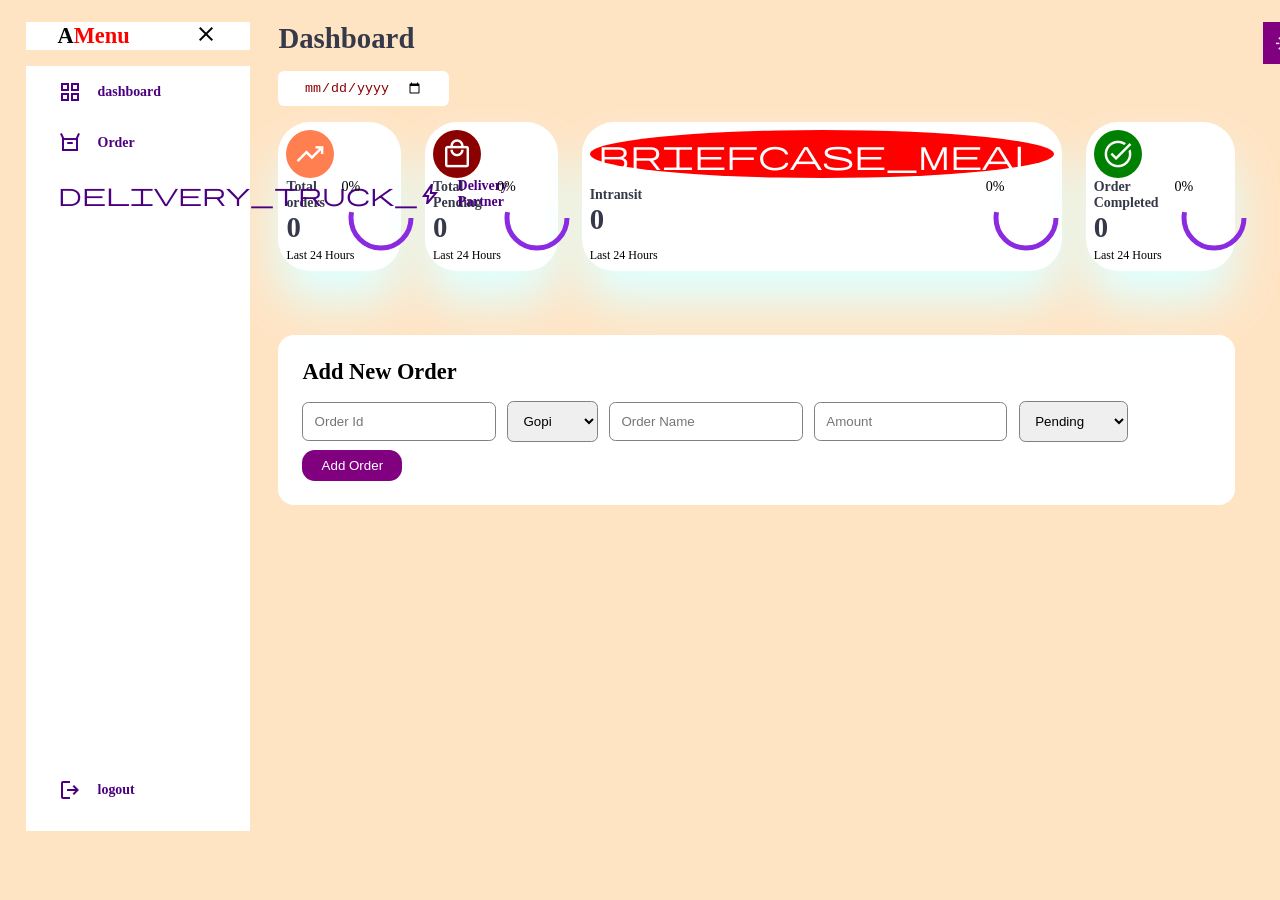
==== index.html @ 949d0e6a "Rename Task4.html to index.html" ====
<!DOCTYPE html>
<html>
<head>
    <title>Food Delivery</title>
    <link rel="stylesheet" href="https://fonts.googleapis.com/css2?family=Material+Symbols+Outlined:opsz,wght,FILL,GRAD@24,400,0,0" />
    <link rel="stylesheet" href="styles3.css">  
</head>
<body>
<div class="container">

    <!--Side Section start-->
    <aside>
       <div class="top">
        <div class="logo">
          <h2>A<span class="danger">Menu</span></h2>
        </div>
        <div class="close" id="close_btn">     
            <span class="material-symbols-outlined">close</span>
        </div>
       </div>
       <!--End Top-->
       <div class="sidebar">
        <a href="javascript:void(0)" id="dashboardLink" class="active">
            <span class="material-symbols-outlined">grid_view</span>
            <h3>dashboard</h3>
        </a>   
        <a href="javascript:void(0)" id="orderLink">
            <span class="material-symbols-outlined">orders</span>
            <h3>Order</h3>
        </a> 
        <a href="javascript:void(0)" id="deliveryLink">
            <span class="material-symbols-outlined">delivery_truck_bolt</span>
            <h3>Delivery Partner</h3>
        </a>
        <a href="javascript:void(0)">
            <span class="material-symbols-outlined">logout</span>
            <h3>logout</h3>
        </a>
       </div>
    </aside>
    <!--Side Section end-->

    <!--main section start-->
    <main>
        <h1>Dashboard</h1>

        <div class="date">
            <input type="date">
        </div>

        <div class="insights">
            <!--start selling-->
            <div class="sales">
                <span class="material-symbols-outlined">trending_up</span>
                <div class="middle">
                    <div class="left">
                        <h3>Total orders</h3>
                        <h1 id="totalOrders">0</h1>
                    </div>
                    <div class="progress">
                        <svg>
                            <circle r="30" cy="40" cx="40"></circle>
                        </svg>
                        <div class="number" id="totalPercent">0%</div>
                    </div>
                </div>
                <small>Last 24 Hours</small>
            </div>
            <!--end selling-->

            <!--Pending orders -->
            <div class="expense">
                <span class="material-symbols-outlined">local_mall</span>
                <div class="middle">
                    <div class="left">
                        <h3>Total Pending</h3>
                        <h1 id="pendingOrders">0</h1>
                    </div>
                    <div class="progress">
                        <svg>
                            <circle r="30" cy="40" cx="40"></circle>
                        </svg>
                        <div class="number" id="pendingPercent">0%</div>
                    </div>
                </div>
                <small>Last 24 Hours</small>
            </div>
            <!--Pending orders-->

            <!--Intransit-->
            <div class="expenses">
                <span class="material-symbols-outlined">briefcase_meal</span>
                <div class="middle">
                    <div class="left">
                        <h3>Intransit</h3>
                        <h1 id="progressOrders">0</h1>
                    </div>
                    <div class="progress">
                        <svg>
                            <circle r="30" cy="40" cx="40"></circle>
                        </svg>
                        <div class="number" id="progressPercent">0%</div>
                    </div>
                </div>
                <small>Last 24 Hours</small>
            </div>
            <!--Intransit-->

            <!--Order completed-->
            <div class="income">
                <span class="material-symbols-outlined">task_alt</span>
                <div class="middle">
                    <div class="left">
                        <h3>Order Completed</h3>
                        <h1 id="completedOrders">0</h1>
                    </div>
                    <div class="progress">
                        <svg>
                            <circle r="30" cy="40" cx="40"></circle>
                        </svg>
                        <div class="number" id="completedPercent">0%</div>
                    </div>
                </div>
                <small>Last 24 Hours</small>
            </div>
            <!--order completed--> 
        </div>      

        <!-- Add Order -->
        <div class="add-order">
            <h2>Add New Order</h2>
            <input type="text" id="orderid" placeholder="Order Id">
            <select id="Agent">
                <option value="Gopi">Gopi</option>  
                <option value="Deepak">Deepak</option>
                <option value="Rishi">Rishi</option>
            </select>
            <input type="text" id="ordername" placeholder="Order Name">
            <input type="number" id="amount" placeholder="Amount">
            <select id="status">
                <option value="Pending">Pending</option>
                <option value="Progress">Progress</option>
                <option value="Completed">Completed</option>
            </select>
            <button type="button" id="addOrder">Add Order</button>
        </div>

        <!-- Recent Orders -->
        <div class="recent_order" id="recentOrdersSection"> 
            <h1>Recent Orders</h1> 
            <table> 
                <thead> 
                    <tr> 
                        <th>Order Id</th> 
                        <th>Delivery Agent</th>
                        <th>Order Name</th>  
                        <th>Amount</th> 
                        <th>Status</th> 
                        <th>Action</th>
                    </tr> 
                </thead> 
                <tbody id="orderTableBody">
                    <!-- Dynamic orders will appear here -->
                </tbody>
            </table> 
        </div>

        <!-- Delivery Partner Section -->
        <div class="delivery-partner-section" id="deliverySection" style="display:none;">
            <h2>Delivery Partners</h2>
            <div class="delivery-stats-grid" id="deliveryPartnerList">
                <!-- Delivery partner cards will appear here -->
            </div>
        </div>
    </main>
    <!--main section end-->

    <!--Right Section start-->
    <div class="right">
        <div class="top">
            <button id="menu_bar">
                <span class="material-symbols-outlined">menu</span>
            </button>
            <div class="theme-toggler">
                <span class="material-symbols-outlined active" id="lightMode">light_mode</span>
                <span class="material-symbols-outlined" id="darkMode">dark_mode</span>
            </div>
        </div>
        <h2></h2>
    </div>
    <!--end Right Section-->
</div>

<script>
document.addEventListener("DOMContentLoaded", function() {
    // Get elements
    const addBtn = document.getElementById("addOrder");
    const tableBody = document.getElementById("orderTableBody");
    const dashboardLink = document.getElementById("dashboardLink");
    const orderLink = document.getElementById("orderLink");
    const deliveryLink = document.getElementById("deliveryLink");
    const insightsSection = document.querySelector(".insights");
    const addOrderSection = document.querySelector(".add-order");
    const recentOrdersSection = document.getElementById("recentOrdersSection");
    const deliverySection = document.getElementById("deliverySection");
    const mainTitle = document.querySelector("main h1");
    const dateInput = document.querySelector(".date");

    // Store orders in array - starts empty
    let orders = [];

    // Function to add order
    function addOrder(id, agent, name, amount, status) {
        orders.push({ id, agent, name, amount, status });
        renderOrders();
        updateStats();
        updateDeliveryPartners();
    }

    // Function to render orders in table
    function renderOrders() {
        tableBody.innerHTML = '';
        if (orders.length === 0) {
            const row = document.createElement('tr');
            row.innerHTML = `<td colspan="6" style="text-align:center;padding:20px;color:#888;">No orders yet. Add your first order!</td>`;
            tableBody.appendChild(row);
            return;
        }
        
        orders.forEach((order, index) => {
            const row = document.createElement('tr');
            row.innerHTML = `
                <td>${order.id}</td>
                <td>${order.agent}</td>
                <td>${order.name}</td>
                <td>$${order.amount}</td>
                <td>
                    <select class="status-dropdown" data-index="${index}">
                        <option value="Pending" ${order.status === 'Pending' ? 'selected' : ''}>Pending</option>
                        <option value="Progress" ${order.status === 'Progress' ? 'selected' : ''}>Progress</option>
                        <option value="Completed" ${order.status === 'Completed' ? 'selected' : ''}>Completed</option>
                    </select>
                </td>
                <td>
                    <button class="delete-btn" data-index="${index}" style="background:red;color:white;border:none;padding:5px 10px;border-radius:5px;cursor:pointer;">Delete</button>
                </td>
            `;
            tableBody.appendChild(row);
        });

        // Add event listeners to status dropdowns
        document.querySelectorAll('.status-dropdown').forEach(dropdown => {
            dropdown.addEventListener('change', function() {
                const index = parseInt(this.dataset.index);
                orders[index].status = this.value;
                updateStats();
                updateDeliveryPartners();
            });
        });

        // Add event listeners to delete buttons
        document.querySelectorAll('.delete-btn').forEach(button => {
            button.addEventListener('click', function() {
                const index = parseInt(this.dataset.index);
                if (confirm('Delete this order?')) {
                    orders.splice(index, 1);
                    renderOrders();
                    updateStats();
                    updateDeliveryPartners();
                }
            });
        });
    }

    // Function to update stats cards
    function updateStats() {
        const total = orders.length;
        const pending = orders.filter(o => o.status === 'Pending').length;
        const progress = orders.filter(o => o.status === 'Progress').length;
        const completed = orders.filter(o => o.status === 'Completed').length;

        document.getElementById('totalOrders').textContent = total;
        document.getElementById('pendingOrders').textContent = pending;
        document.getElementById('progressOrders').textContent = progress;
        document.getElementById('completedOrders').textContent = completed;

        document.getElementById('totalPercent').textContent = total > 0 ? Math.round((completed/total)*100) + '%' : '0%';
        document.getElementById('pendingPercent').textContent = total > 0 ? Math.round((pending/total)*100) + '%' : '0%';
        document.getElementById('progressPercent').textContent = total > 0 ? Math.round((progress/total)*100) + '%' : '0%';
        document.getElementById('completedPercent').textContent = total > 0 ? Math.round((completed/total)*100) + '%' : '0%';
    }

    // Function to update delivery partner cards
    function updateDeliveryPartners() {
        const container = document.getElementById('deliveryPartnerList');
        const agents = ['Gopi', 'Deepak', 'Rishi'];
        container.innerHTML = '';

        let hasOrders = false;
        agents.forEach(agent => {
            const agentOrders = orders.filter(o => o.agent === agent);
            const total = agentOrders.length;
            const completed = agentOrders.filter(o => o.status === 'Completed').length;
            const pending = agentOrders.filter(o => o.status === 'Pending').length;
            const progress = agentOrders.filter(o => o.status === 'Progress').length;

            if (total > 0) hasOrders = true;

            const card = document.createElement('div');
            card.className = 'delivery-card';
            card.innerHTML = `
                <h3> ${agent}</h3>
                <div class="delivery-stats">
                    <div class="stat-item">
                        <span class="stat-label">Total Orders</span>
                        <span class="stat-value">${total}</span>
                    </div>
                    <div class="stat-item">
                        <span class="stat-label">Completed</span>
                        <span class="stat-value" style="color:green;">${completed}</span>
                    </div>
                    <div class="stat-item">
                        <span class="stat-label">Pending</span>
                        <span class="stat-value" style="color:orange;">${pending}</span>
                    </div>
                    <div class="stat-item">
                        <span class="stat-label">In Progress</span>
                        <span class="stat-value" style="color:blue;">${progress}</span>
                    </div>
                </div>
            `;
            container.appendChild(card);
        });

        // Show message if no orders
        if (!hasOrders) {
            const message = document.createElement('div');
            message.style.cssText = 'grid-column:1/-1;text-align:center;padding:40px;color:#888;font-size:16px;';
            message.textContent = 'No orders assigned to delivery partners yet. Add orders to see statistics.';
            container.appendChild(message);
        }
    }

    // Add Order button click
    addBtn.addEventListener("click", function() {
        const id = document.getElementById("orderid").value.trim();
        const agent = document.getElementById("Agent").value;
        const name = document.getElementById("ordername").value.trim();
        const amt = document.getElementById("amount").value.trim();
        const status = document.getElementById("status").value;

        if(id && agent && name && amt) {
            addOrder(id, agent, name, amt, status);
            
            document.getElementById("orderid").value = "";
            document.getElementById("Agent").value = "Gopi";
            document.getElementById("ordername").value = "";
            document.getElementById("amount").value = "";
            document.getElementById("status").value = "Pending";

            alert("Order Added!");
        } else {
            alert("Please fill all fields!");
        }
    });

    // Navigation functions
    function showMainView() {
        insightsSection.style.display = "grid";
        addOrderSection.style.display = "block";
        recentOrdersSection.style.display = "none";
        deliverySection.style.display = "none";
        dateInput.style.display = "inline-block";
        mainTitle.textContent = "Dashboard";
        
        document.querySelectorAll('.sidebar a').forEach(a => a.classList.remove('active'));
        if (window.event && window.event.currentTarget) {
            window.event.currentTarget.classList.add('active');
        }
    }

    function showDeliveryView() {
        insightsSection.style.display = "grid";
        addOrderSection.style.display = "none";  // Hide Add Order in Delivery view
        recentOrdersSection.style.display = "block";
        deliverySection.style.display = "block";
        dateInput.style.display = "inline-block";
        mainTitle.textContent = "Delivery Partners";
        
        document.querySelectorAll('.sidebar a').forEach(a => a.classList.remove('active'));
        deliveryLink.classList.add('active');
        
        updateDeliveryPartners();
        updateStats();
    }

    // Navigation event listeners
    dashboardLink.addEventListener("click", showMainView);
    orderLink.addEventListener("click", showMainView);
    deliveryLink.addEventListener("click", showDeliveryView);

    // Set initial view (Dashboard)
    showMainView();

    // Close button for mobile
    document.getElementById("close_btn").addEventListener("click", function() {
        document.querySelector("aside").style.display = "none";
    });

    // Menu button for mobile
    document.getElementById("menu_bar").addEventListener("click", function() {
        const aside = document.querySelector("aside");
        aside.style.display = aside.style.display === "block" ? "none" : "block";
    });

    // Theme toggle
    const lightMode = document.getElementById("lightMode");
    const darkMode = document.getElementById("darkMode");
    
    lightMode.addEventListener("click", function() {
        document.body.classList.remove("dark-theme-variables");
        this.classList.add("active");
        darkMode.classList.remove("active");
    });
    
    darkMode.addEventListener("click", function() {
        document.body.classList.add("dark-theme-variables");
        this.classList.add("active");
        lightMode.classList.remove("active");
    });

    // Initialize with empty state (no sample orders)
    renderOrders();
    updateStats();
    updateDeliveryPartners();

    console.log("Script loaded successfully! Start adding orders.");
});
</script>
</body>
</html>
---- styles3.css ----
*{
    margin:0;
    padding:0;
    box-sizing:border-box;
    text-decoration:none;
    border:0;
    list-style:none;

}

body{
    font-family:'Times New Roman', Times, serif;
    width:100vw;
    height:100vh;
    font-size:0.88rem;
    user-select:none;
    overflow-x:hidden;
    background-color:bisque;
}
.container{
    display:grid;
    width:96%;
    gap:1.8rem;
    grid-template-columns:14rem auto 14rem;
    margin:0 auto;
}
a{
    color:black;
}
h1{
    font-weight:800;
    font-size:1.8rem;
    gap:1.5em;
}
h2{
    font-size:1.4rem;

}
h3{
    font-size:0.87rem;
}
h4{
    font-size:0.8rem;
}
h5{
    font-size:0.77rem;
}
small{
    font-size:0.75rem;
}
.profile-photo{
    width:2.8rem;
    height:2.8rem;
    border-radius:50%;
    overflow:hidden;
}
.text-muted{
    color:darkkhaki;
}
p{
  color:gray;
}
b{
    color:darkorange;
}
.primary{
    color:aqua;
}
.success{
    color:khaki;
}
.danger{
    color:red;
}
.warning{
    color:red;
}
/* aside */
aside{
    height:100vh;
}
aside .top{
    background-color:white;
    display:flex;
    justify-content:space-around;
    align-items:center;
    margin-top:1.4rem;
}
aside .logo{
    display:flex;
    gap:1rem;
}

/*side Bar*/
aside .sidebar{
    background-color:white;
    display:flex;
    flex-direction:column;
    height:85vh;
    position:relative;
    top:1rem;
}
aside .h3{
    font-weight:400;
}
aside .sidebar a{
    display:flex;
    color:indigo;
    margin-left:2rem;
    gap:1rem;
    align-items:center;
    height:3.2rem;
    transition:all.1s ease-in;
}

aside .sidebar a:last-child{
    position:absolute;
    bottom:1rem;
    width:100%;
}
aside .sidebar a.active{
    background:lightblue;
    color:orange;
    margin-left:0;
  border-left:5px solid lightcoral; 
}
aside .sidebar a.active::before{
    content:'';
    width:6px;
    height:100%;
    background-color:purple;
}
aside .sidebar a:hover{
    color:red;
}
aside .sidebar a:hover span{
    margin-left:5rem;
    transition:.4s ease;
}

/* *** Start Main Section *** */
main{
    margin-top:1.4rem;
    width:auto;
}
main input{
    background-color:transparent;
    border:0;
    outline:0;
    color:darkred;
}
main .date{
    display:inline-block;
    background-color:white;
    border-radius:0.4rem;
    margin-top:1rem;
    padding:0.5rem 1.6rem;
}
main .insights{
    display:grid;
    grid-template-columns:repeat(4,1fr);
    gap:1.5rem;
}
main .insights>div{
    background-color:white;
    padding:1.8rem;
    border-radius:2rem;
    margin-top:1rem;
    box-shadow:0 2rem 3rem lightcyan;
    transition:all .3s ease;
}
main .insights>div{
    background-color:white;
    padding:0.5rem;
    margin-top:1rem;
    margin-bottom:2rem;
    box-shadow:0 2rem 3rem lightcyan;
    transition:all .3s ease;

}
main .insights>div:hover{
    box-shadow:none;
}
main .insights>div span{
    background:coral;
    padding:0.5rem;
    border-radius:50%;
    color:white;
    font-size:2rem;
}
main .insights>div.expenses span{
    background:red;
}
main .insights>div.expense span{
    background:darkred;
}

main .insights>div.progress span{
    background:yellow;
}
main .insights>div.income span{
    background:green;
}

main .insights>div .middle{
    display:flex;
    align-items:center;
    justify-content:space-between;
}
main .insight>div.middle h1{
    font-size:1.0rem;
}
main h1{
    color:#363949;
}
main .insights h1{
    color:#363949;
}
main .insights h3{
    color:#363949;
}
main .insights p{
    color:#363949;
}

main .insights .progress{
    position:relative;
    height:68px;
    width:68px;
    border-radius:50px;
}

main .insights svg{
    height:150px;
    position:absolute;
    top:0;
}
main .insights  circle{
    fill:none;
    stroke: blueviolet;
    transform:rotate(270,80,80);
    stroke-width:5;
}
main .insights .sales  circle{
    stroke-dashoffset:0;
    stroke-dasharray:90;
}

main .insights .progress  circle{
    stroke-dashoffset:10;
    stroke-dasharray:180;
}

main .insights .expenses svg circle{
    stroke-dashoffset:10;
    stroke-dasharray:190;
}

main .insights .progress svg circle{
    stroke-dashoffset:10;
    stroke-dasharray:110;
}
main .recent_order{
    margin-top:2rem;
}
main .recent_order h2{
    color:bisque;
}
main .recent_order table{
    background-color:whitesmoke;
    width:100%;
    border-radius: 0.8rem;
    padding:1.8rem;
    text-align:center;
    box-shadow:0 2rem 3rem goldenrod;
    transition:all .3s ease;
    color:#363949;
}
main .recent_order table:hover{
    box-shadow:none;
}
main table tbody tr{
    height:3.5rem;
    border-bottom:1px solid white;
    color:#363949;
}
main table tbody td{
    height:3.8rem;
    border-bottom:1px solid #363949;
}

.right{
    margin-top:1.4rem;
}
.right .top{
    display:flex;
    justify-content:start;
    gap:2rem;
}
.right .top button{
    display:none;
}
.right .theme-toggler {
   background-color:whitesmoke;
   display:flex;
   justify-content:space-between;
   height:2.6rem;
   width:5.2rem;
   cursor:pointer;
   border-radius:0.8rem;
}


.right .theme-toggler span{
    font-size:1.2rem;
    width:50%;
    height:100%;
    display:flex;
    align-items:center;
    justify-content:center;
}
.right .theme-toggler span.active{
    background-color:purple;
    color:whitesmoke;
}
body.dark-theme-variables {
    background-color: #202528;
    color: white;
}

body.dark-theme-variables aside .top,
body.dark-theme-variables aside .sidebar {
    background-color: #2c3035;
}

body.dark-theme-variables main .insights > div {
    background-color: #2c3035;
    color: white;
}

body.dark-theme-variables main .recent_order table {
    background-color: #2c3035;
    color: white;
}

body.dark-theme-variables main h1,
body.dark-theme-variables main h2,
body.dark-theme-variables main h3,
body.dark-theme-variables main p,
body.dark-theme-variables main td,
body.dark-theme-variables main th {
    color: white;
}

body.dark-theme-variables .date {
    background-color: #2c3035;
}

body.dark-theme-variables .right .top {
    background-color: #202528;
}





/******* Media Query **********/
@media screen and (max-width:1200px){
     .container{
        width:94%;
        grid-template-columns:7rem auto 14rem;
     }     
     aside .sidebar h3{
         display:none;
     }
     aside .sidebar a:last-child{
        position:relative;
        margin-top:1.8rem;
     }
    main .insights{
        display:grid;
        grid-template-columns:repeat(1,1fr);
    }
}

/**  Media Query for phones***/
@media screen and (max-width:768px){
    .container{
        width:100%;
        grid-template-columns:repeat(1,1fr);
    }
    aside{
        position:fixed;
        top:0;
        left:0;
        width:18rem;
        height:100vh;
        z-index:20;
        background:white;
        display:none;
    }

    aside .logo h2{
        display:inline;
    }
    aside .sidebar h3{
        display:inline;
    }
    aside .sidebar a{
        width:100%;
        height:3.4rem;
    }
  
    aside .top div.close span{
        display:inline;
        position:absolute;
        right:0;
        margin-right:30px;
        font-size:35px;
        
    }
    .right .top{
        position:fixed;
        top:0;
        left:0;
        display:flex;
        justify-content:center;
        align-items:center;
        padding:0 0.8rem;
        background:white;
        width:100%;
        height:4.6rem;
        z-index:2;
        box-shadow:0 1rem 1rem white;
        margin:0;
    }
 main .insights{
    display:grid;
    grid-template-columns:repeat(1,1fr);
    gap:1.6rem;
    padding:40px;

 }
  main .recent_order{
    padding:30px;
    margin:0 auto;
 }
.right .top button{
      display:block;
      position:absolute;
      left:1rem;
      top:1.2rem;
      background:transparent;
      border:none;
      cursor:pointer;
      color: black;
      z-index:30;
}
.right .top button span{
    font-size:2rem; 
}
 
}
.add-order {
    background-color: white;
    padding: 1.5rem;
    margin-top: 2rem;
    border-radius: 1rem;
}

.add-order h2 {
    margin-bottom: 1rem;
}

.add-order input,
.add-order select {
    padding: 0.7rem;
    margin-right: 0.5rem;
    border: 1px solid gray;
    border-radius: 0.4rem;
}

.add-order button {
    padding: 0.5rem 1.2rem;
    margin-top:0.5rem;
    background-color: purple;
    color: white;
    border-radius: 0.8rem;
    cursor: pointer;
}

.add-order button:hover {
    background-color: darkviolet;
}


/* Delivery Partner Section Styles */
.delivery-partner-section {
    margin-top: 2rem;
    padding: 1rem;
    background: var(--color-white);
    border-radius: var(--card-border-radius);
    box-shadow: var(--box-shadow);
    transition: all 0.3s ease;
}

.delivery-partner-section:hover {
    box-shadow: none;
}

.delivery-partner-section h2 {
    margin-bottom: 1.5rem;
    color: var(--color-dark);
    font-size: 1.5rem;
}

/* Delivery Stats Grid */
.delivery-stats-grid {
    display: grid;
    grid-template-columns: repeat(auto-fit, minmax(250px, 1fr));
    gap: 1.5rem;
    margin-top: 1rem;
}

/* Delivery Card */
.delivery-card {
    background: var(--color-background);
    padding: 1.5rem;
    border-radius: var(--card-border-radius);
    box-shadow: var(--box-shadow);
    transition: all 0.3s ease;
    border: 1px solid var(--color-light);
    position: relative;
    overflow: hidden;
}

.delivery-card:hover {
    transform: translateY(-5px);
    box-shadow: 0 10px 20px rgba(0, 0, 0, 0.1);
}

.delivery-card h3 {
    color: var(--color-dark);
    font-size: 1.2rem;
    margin-bottom: 1rem;
    padding-bottom: 0.5rem;
    border-bottom: 2px solid var(--color-primary);
    display: flex;
    align-items: center;
    gap: 0.5rem;
}

/* Delivery Stats */
.delivery-stats {
    display: grid;
    grid-template-columns: 1fr 1fr;
    gap: 0.8rem;
}

.stat-item {
    display: flex;
    flex-direction: column;
    background: var(--color-white);
    padding: 0.6rem;
    border-radius: 0.5rem;
    border: 1px solid var(--color-light);
    transition: all 0.2s ease;
}

.stat-item:hover {
    background: var(--color-primary);
    color: white;
    transform: scale(1.02);
}

.stat-label {
    font-size: 0.75rem;
    color: var(--color-info-dark);
    font-weight: 600;
    text-transform: uppercase;
    letter-spacing: 0.5px;
}

.stat-value {
    font-size: 1.2rem;
    font-weight: 700;
    color: var(--color-dark);
    margin-top: 0.2rem;
}

/* Stat Value Colors */
.stat-value[style*="green"] {
    color: #28a745 !important;
}

.stat-value[style*="orange"] {
    color: #fd7e14 !important;
}

.stat-value[style*="blue"] {
    color: #007bff !important;
}

/* Responsive Design */
@media screen and (max-width: 768px) {
    .delivery-stats-grid {
        grid-template-columns: repeat(auto-fit, minmax(200px, 1fr));
        gap: 1rem;
    }
    
    .delivery-card {
        padding: 1rem;
    }
    
    .delivery-stats {
        gap: 0.5rem;
    }
    
    .stat-item {
        padding: 0.4rem;
    }
    
    .stat-value {
        font-size: 1rem;
    }
}

@media screen and (max-width: 480px) {
    .delivery-stats-grid {
        grid-template-columns: 1fr;
    }
    
    .delivery-card {
        padding: 0.8rem;
    }
}

/* Dark Theme Support */
.dark-theme-variables .delivery-partner-section {
    background: var(--color-dark);
    color: var(--color-white);
}

.dark-theme-variables .delivery-card {
    background: var(--color-dark-variant);
    border-color: var(--color-dark);
}

.dark-theme-variables .delivery-card h3 {
    color: var(--color-white);
}

.dark-theme-variables .stat-item {
    background: var(--color-dark);
    border-color: var(--color-dark-variant);
}

.dark-theme-variables .stat-label {
    color: var(--color-info-light);
}

.dark-theme-variables .stat-value {
    color: var(--color-white);
}

/* Animation for new cards */
.delivery-card {
    animation: fadeInUp 0.5s ease;
}

@keyframes fadeInUp {
    from {
        opacity: 0;
        transform: translateY(20px);
    }
    to {
        opacity: 1;
        transform: translateY(0);
    }
}

/* Empty state styling */
.delivery-stats-grid .empty-message {
    grid-column: 1 / -1;
    text-align: center;
    padding: 3rem;
    color: var(--color-info-dark);
    font-size: 1.1rem;
    background: var(--color-background);
    border-radius: var(--card-border-radius);
    border: 2px dashed var(--color-light);
}

/* Color variables (if not defined in your main CSS) */
:root {
    --color-primary: #7380ec;
    --color-danger: #ff7782;
    --color-success: #41f1b6;
    --color-warning: #ffbb55;
    --color-white: #fff;
    --color-info-dark: #7d8da1;
    --color-info-light: #dce1eb;
    --color-dark: #363949;
    --color-light: rgba(132, 139, 200, 0.18);
    --color-background: #f6f6f9;
    --color-dark-variant: #677483;
    --card-border-radius: 2rem;
    --box-shadow: 0 2rem 3rem var(--color-light);
}

/* Optional: Add gradient borders or special effects */
.delivery-card::before {
    content: '';
    position: absolute;
    top: 0;
    left: 0;
    right: 0;
    height: 3px;
    background: linear-gradient(90deg, var(--color-primary), var(--color-success));
    opacity: 0;
    transition: opacity 0.3s ease;
}

.delivery-card:hover::before {
    opacity: 1;
}

/* Different colors for different agents */
.delivery-card:nth-child(1)::before {
    background: linear-gradient(90deg, #4CAF50, #8BC34A);
}

.delivery-card:nth-child(2)::before {
    background: linear-gradient(90deg, #2196F3, #03A9F4);
}

.delivery-card:nth-child(3)::before {
    background: linear-gradient(90deg, #FF9800, #FFC107);
}
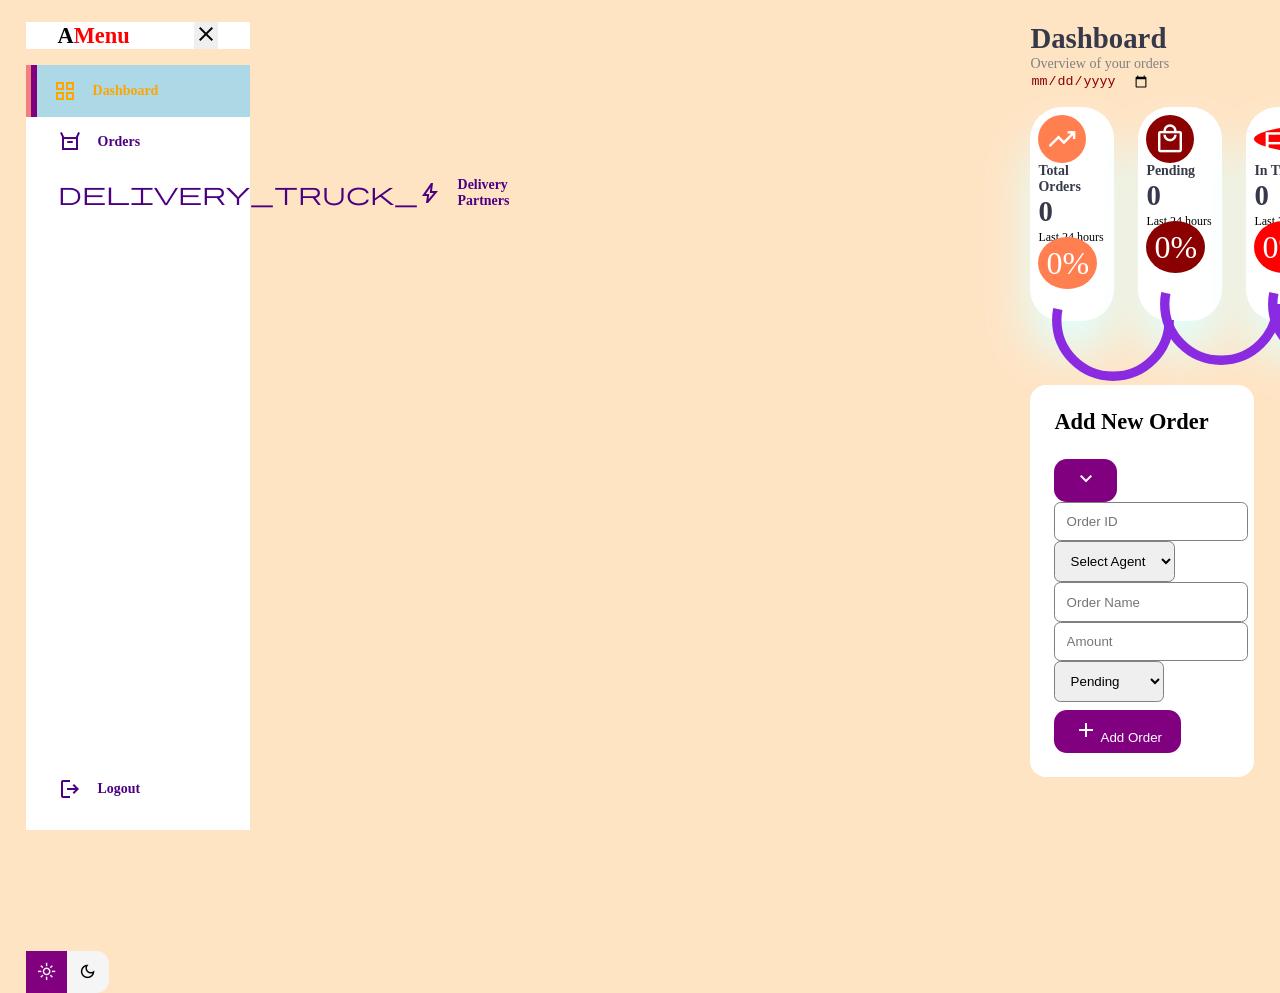
==== commit 85df8d1f: "Update index.html" ====
--- a/index.html
+++ b/index.html
@@ -1,440 +1,485 @@
 <!DOCTYPE html>
-<html>
+<html lang="en">
 <head>
-    <title>Food Delivery</title>
-    <link rel="stylesheet" href="https://fonts.googleapis.com/css2?family=Material+Symbols+Outlined:opsz,wght,FILL,GRAD@24,400,0,0" />
-    <link rel="stylesheet" href="styles3.css">  
+<meta charset="UTF-8" />
+<meta name="viewport" content="width=device-width, initial-scale=1.0" />
+<title>AMenu — Delivery Dashboard</title>
+<link rel="stylesheet" href="https://fonts.googleapis.com/css2?family=Material+Symbols+Outlined:opsz,wght,FILL,GRAD@24,400,0,0" />
+<link rel="stylesheet" href="https://fonts.googleapis.com/css2?family=Inter:wght@400;500;600;700;800&display=swap" />
+<link rel="stylesheet" href="styles3.css" />
 </head>
 <body>
+
+<!-- ===== Toast container ===== -->
+<div id="toastContainer" class="toast-container"></div>
+
 <div class="container">
 
-    <!--Side Section start-->
-    <aside>
-       <div class="top">
-        <div class="logo">
-          <h2>A<span class="danger">Menu</span></h2>
-        </div>
-        <div class="close" id="close_btn">     
-            <span class="material-symbols-outlined">close</span>
-        </div>
-       </div>
-       <!--End Top-->
-       <div class="sidebar">
-        <a href="javascript:void(0)" id="dashboardLink" class="active">
-            <span class="material-symbols-outlined">grid_view</span>
-            <h3>dashboard</h3>
-        </a>   
-        <a href="javascript:void(0)" id="orderLink">
-            <span class="material-symbols-outlined">orders</span>
-            <h3>Order</h3>
-        </a> 
-        <a href="javascript:void(0)" id="deliveryLink">
-            <span class="material-symbols-outlined">delivery_truck_bolt</span>
-            <h3>Delivery Partner</h3>
-        </a>
-        <a href="javascript:void(0)">
-            <span class="material-symbols-outlined">logout</span>
-            <h3>logout</h3>
-        </a>
-       </div>
-    </aside>
-    <!--Side Section end-->
-
-    <!--main section start-->
-    <main>
-        <h1>Dashboard</h1>
-
-        <div class="date">
-            <input type="date">
-        </div>
-
-        <div class="insights">
-            <!--start selling-->
-            <div class="sales">
-                <span class="material-symbols-outlined">trending_up</span>
-                <div class="middle">
-                    <div class="left">
-                        <h3>Total orders</h3>
-                        <h1 id="totalOrders">0</h1>
-                    </div>
-                    <div class="progress">
-                        <svg>
-                            <circle r="30" cy="40" cx="40"></circle>
-                        </svg>
-                        <div class="number" id="totalPercent">0%</div>
-                    </div>
-                </div>
-                <small>Last 24 Hours</small>
-            </div>
-            <!--end selling-->
-
-            <!--Pending orders -->
-            <div class="expense">
-                <span class="material-symbols-outlined">local_mall</span>
-                <div class="middle">
-                    <div class="left">
-                        <h3>Total Pending</h3>
-                        <h1 id="pendingOrders">0</h1>
-                    </div>
-                    <div class="progress">
-                        <svg>
-                            <circle r="30" cy="40" cx="40"></circle>
-                        </svg>
-                        <div class="number" id="pendingPercent">0%</div>
-                    </div>
-                </div>
-                <small>Last 24 Hours</small>
-            </div>
-            <!--Pending orders-->
-
-            <!--Intransit-->
-            <div class="expenses">
-                <span class="material-symbols-outlined">briefcase_meal</span>
-                <div class="middle">
-                    <div class="left">
-                        <h3>Intransit</h3>
-                        <h1 id="progressOrders">0</h1>
-                    </div>
-                    <div class="progress">
-                        <svg>
-                            <circle r="30" cy="40" cx="40"></circle>
-                        </svg>
-                        <div class="number" id="progressPercent">0%</div>
-                    </div>
-                </div>
-                <small>Last 24 Hours</small>
-            </div>
-            <!--Intransit-->
-
-            <!--Order completed-->
-            <div class="income">
-                <span class="material-symbols-outlined">task_alt</span>
-                <div class="middle">
-                    <div class="left">
-                        <h3>Order Completed</h3>
-                        <h1 id="completedOrders">0</h1>
-                    </div>
-                    <div class="progress">
-                        <svg>
-                            <circle r="30" cy="40" cx="40"></circle>
-                        </svg>
-                        <div class="number" id="completedPercent">0%</div>
-                    </div>
-                </div>
-                <small>Last 24 Hours</small>
-            </div>
-            <!--order completed--> 
-        </div>      
-
-        <!-- Add Order -->
-        <div class="add-order">
-            <h2>Add New Order</h2>
-            <input type="text" id="orderid" placeholder="Order Id">
-            <select id="Agent">
-                <option value="Gopi">Gopi</option>  
-                <option value="Deepak">Deepak</option>
-                <option value="Rishi">Rishi</option>
-            </select>
-            <input type="text" id="ordername" placeholder="Order Name">
-            <input type="number" id="amount" placeholder="Amount">
-            <select id="status">
-                <option value="Pending">Pending</option>
-                <option value="Progress">Progress</option>
-                <option value="Completed">Completed</option>
-            </select>
-            <button type="button" id="addOrder">Add Order</button>
-        </div>
-
-        <!-- Recent Orders -->
-        <div class="recent_order" id="recentOrdersSection"> 
-            <h1>Recent Orders</h1> 
-            <table> 
-                <thead> 
-                    <tr> 
-                        <th>Order Id</th> 
-                        <th>Delivery Agent</th>
-                        <th>Order Name</th>  
-                        <th>Amount</th> 
-                        <th>Status</th> 
-                        <th>Action</th>
-                    </tr> 
-                </thead> 
-                <tbody id="orderTableBody">
-                    <!-- Dynamic orders will appear here -->
-                </tbody>
-            </table> 
-        </div>
-
-        <!-- Delivery Partner Section -->
-        <div class="delivery-partner-section" id="deliverySection" style="display:none;">
-            <h2>Delivery Partners</h2>
-            <div class="delivery-stats-grid" id="deliveryPartnerList">
-                <!-- Delivery partner cards will appear here -->
-            </div>
-        </div>
-    </main>
-    <!--main section end-->
-
-    <!--Right Section start-->
-    <div class="right">
-        <div class="top">
-            <button id="menu_bar">
-                <span class="material-symbols-outlined">menu</span>
-            </button>
-            <div class="theme-toggler">
-                <span class="material-symbols-outlined active" id="lightMode">light_mode</span>
-                <span class="material-symbols-outlined" id="darkMode">dark_mode</span>
-            </div>
-        </div>
-        <h2></h2>
+  <!-- ===== Sidebar ===== -->
+  <aside id="sidebar">
+    <div class="top">
+      <div class="logo">
+        <h2>A<span class="danger">Menu</span></h2>
+      </div>
+      <button class="icon-btn close" id="close_btn" aria-label="Close menu">
+        <span class="material-symbols-outlined">close</span>
+      </button>
     </div>
-    <!--end Right Section-->
+
+    <nav class="sidebar">
+      <a href="javascript:void(0)" id="dashboardLink" class="active">
+        <span class="material-symbols-outlined">grid_view</span>
+        <h3>Dashboard</h3>
+      </a>
+      <a href="javascript:void(0)" id="orderLink">
+        <span class="material-symbols-outlined">orders</span>
+        <h3>Orders</h3>
+      </a>
+      <a href="javascript:void(0)" id="deliveryLink">
+        <span class="material-symbols-outlined">delivery_truck_bolt</span>
+        <h3>Delivery Partners</h3>
+      </a>
+      <a href="javascript:void(0)" id="logoutLink">
+        <span class="material-symbols-outlined">logout</span>
+        <h3>Logout</h3>
+      </a>
+    </nav>
+  </aside>
+
+  <!-- Backdrop for mobile -->
+  <div class="sidebar-backdrop" id="sidebarBackdrop"></div>
+
+  <!-- ===== Main content ===== -->
+  <main>
+    <header class="main-header">
+      <div>
+        <h1 id="pageTitle">Dashboard</h1>
+        <p class="muted" id="pageSubtitle">Overview of your orders</p>
+      </div>
+      <input type="date" id="dateInput" class="date-input" />
+    </header>
+
+    <!-- ===== Insights ===== -->
+    <section class="insights">
+      <div class="card sales">
+        <div class="card-icon"><span class="material-symbols-outlined">trending_up</span></div>
+        <div class="card-body">
+          <h3>Total Orders</h3>
+          <h1 id="totalOrders">0</h1>
+          <small>Last 24 hours</small>
+        </div>
+        <div class="progress">
+          <svg viewBox="0 0 80 80"><circle class="track" r="30" cy="40" cx="40"/><circle class="fill" id="totalRing" r="30" cy="40" cx="40"/></svg>
+          <span class="number" id="totalPercent">0%</span>
+        </div>
+      </div>
+
+      <div class="card expense">
+        <div class="card-icon"><span class="material-symbols-outlined">local_mall</span></div>
+        <div class="card-body">
+          <h3>Pending</h3>
+          <h1 id="pendingOrders">0</h1>
+          <small>Last 24 hours</small>
+        </div>
+        <div class="progress">
+          <svg viewBox="0 0 80 80"><circle class="track" r="30" cy="40" cx="40"/><circle class="fill" id="pendingRing" r="30" cy="40" cx="40"/></svg>
+          <span class="number" id="pendingPercent">0%</span>
+        </div>
+      </div>
+
+      <div class="card expenses">
+        <div class="card-icon"><span class="material-symbols-outlined">briefcase_meal</span></div>
+        <div class="card-body">
+          <h3>In Transit</h3>
+          <h1 id="progressOrders">0</h1>
+          <small>Last 24 hours</small>
+        </div>
+        <div class="progress">
+          <svg viewBox="0 0 80 80"><circle class="track" r="30" cy="40" cx="40"/><circle class="fill" id="progressRing" r="30" cy="40" cx="40"/></svg>
+          <span class="number" id="progressPercent">0%</span>
+        </div>
+      </div>
+
+      <div class="card income">
+        <div class="card-icon"><span class="material-symbols-outlined">task_alt</span></div>
+        <div class="card-body">
+          <h3>Completed</h3>
+          <h1 id="completedOrders">0</h1>
+          <small>Last 24 hours</small>
+        </div>
+        <div class="progress">
+          <svg viewBox="0 0 80 80"><circle class="track" r="30" cy="40" cx="40"/><circle class="fill" id="completedRing" r="30" cy="40" cx="40"/></svg>
+          <span class="number" id="completedPercent">0%</span>
+        </div>
+      </div>
+    </section>
+
+    <!-- ===== Add Order ===== -->
+    <section class="add-order card-section" id="addOrderSection">
+      <div class="section-head">
+        <h2>Add New Order</h2>
+        <button class="ghost-btn" id="toggleFormBtn" type="button">
+          <span class="material-symbols-outlined">expand_more</span>
+        </button>
+      </div>
+      <form id="addOrderForm" class="order-form">
+        <input type="text" id="orderid" placeholder="Order ID" required />
+        <select id="Agent" required>
+          <option value="">Select Agent</option>
+          <option value="Gopi">Gopi</option>
+          <option value="Deepak">Deepak</option>
+          <option value="Rishi">Rishi</option>
+        </select>
+        <input type="text" id="ordername" placeholder="Order Name" required />
+        <input type="number" id="amount" placeholder="Amount" min="0" required />
+        <select id="status" required>
+          <option value="Pending">Pending</option>
+          <option value="Progress">Progress</option>
+          <option value="Completed">Completed</option>
+        </select>
+        <button type="submit" id="addOrder" class="primary-btn">
+          <span class="material-symbols-outlined">add</span>
+          Add Order
+        </button>
+      </form>
+    </section>
+
+    <!-- ===== Recent Orders ===== -->
+    <section class="recent_order card-section" id="recentOrdersSection">
+      <div class="section-head">
+        <h2>Recent Orders</h2>
+        <span class="muted" id="ordersCount">0 orders</span>
+      </div>
+      <div class="table-wrap">
+        <table>
+          <thead>
+            <tr>
+              <th>Order ID</th>
+              <th>Agent</th>
+              <th>Order Name</th>
+              <th>Amount</th>
+              <th>Status</th>
+              <th>Action</th>
+            </tr>
+          </thead>
+          <tbody id="orderTableBody"></tbody>
+        </table>
+      </div>
+    </section>
+
+    <!-- ===== Delivery Partners ===== -->
+    <section class="delivery-partner-section card-section" id="deliverySection" style="display:none;">
+      <div class="section-head">
+        <h2>Delivery Partners</h2>
+      </div>
+      <div class="delivery-stats-grid" id="deliveryPartnerList"></div>
+    </section>
+  </main>
+
+  <!-- ===== Right rail ===== -->
+  <div class="right">
+    <div class="top">
+      <button class="icon-btn" id="menu_bar" aria-label="Open menu">
+        <span class="material-symbols-outlined">menu</span>
+      </button>
+      <div class="theme-toggler" role="group" aria-label="Theme toggle">
+        <span class="material-symbols-outlined active" id="lightMode" title="Light mode">light_mode</span>
+        <span class="material-symbols-outlined" id="darkMode" title="Dark mode">dark_mode</span>
+      </div>
+    </div>
+  </div>
 </div>
 
 <script>
-document.addEventListener("DOMContentLoaded", function() {
-    // Get elements
-    const addBtn = document.getElementById("addOrder");
-    const tableBody = document.getElementById("orderTableBody");
-    const dashboardLink = document.getElementById("dashboardLink");
-    const orderLink = document.getElementById("orderLink");
-    const deliveryLink = document.getElementById("deliveryLink");
-    const insightsSection = document.querySelector(".insights");
-    const addOrderSection = document.querySelector(".add-order");
-    const recentOrdersSection = document.getElementById("recentOrdersSection");
-    const deliverySection = document.getElementById("deliverySection");
-    const mainTitle = document.querySelector("main h1");
-    const dateInput = document.querySelector(".date");
-
-    // Store orders in array - starts empty
-    let orders = [];
-
-    // Function to add order
-    function addOrder(id, agent, name, amount, status) {
-        orders.push({ id, agent, name, amount, status });
+/* ============================================================
+   AMenu Dashboard — vanilla JS
+   ============================================================ */
+document.addEventListener("DOMContentLoaded", () => {
+  /* ---------- Element refs ---------- */
+  const $ = (id) => document.getElementById(id);
+  const addForm        = $("addOrderForm");
+  const tableBody      = $("orderTableBody");
+  const dashboardLink  = $("dashboardLink");
+  const orderLink      = $("orderLink");
+  const deliveryLink   = $("deliveryLink");
+  const logoutLink     = $("logoutLink");
+  const insightsEl     = document.querySelector(".insights");
+  const addOrderEl     = $("addOrderSection");
+  const recentEl       = $("recentOrdersSection");
+  const deliveryEl     = $("deliverySection");
+  const pageTitle      = $("pageTitle");
+  const pageSubtitle   = $("pageSubtitle");
+  const dateInput      = $("dateInput");
+  const ordersCount    = $("ordersCount");
+  const sidebar        = $("sidebar");
+  const backdrop       = $("sidebarBackdrop");
+  const toastBox       = $("toastContainer");
+  const toggleFormBtn  = $("toggleFormBtn");
+
+  /* ---------- State (persisted) ---------- */
+  const STORAGE_KEY = "amenu_orders_v1";
+  let orders = [];
+  try { orders = JSON.parse(localStorage.getItem(STORAGE_KEY)) || []; } catch { orders = []; }
+
+  const save = () => localStorage.setItem(STORAGE_KEY, JSON.stringify(orders));
+
+  /* ---------- Toast ---------- */
+  function toast(message, type = "success") {
+    const el = document.createElement("div");
+    el.className = `toast toast-${type}`;
+    el.innerHTML = `<span class="material-symbols-outlined">${
+      type === "success" ? "check_circle" : type === "error" ? "error" : "info"
+    }</span><span>${message}</span>`;
+    toastBox.appendChild(el);
+    requestAnimationFrame(() => el.classList.add("show"));
+    setTimeout(() => {
+      el.classList.remove("show");
+      setTimeout(() => el.remove(), 300);
+    }, 2600);
+  }
+
+  /* ---------- Ring progress ---------- */
+  function setRing(ringId, percentId, value) {
+    const ring = $(ringId);
+    const text = $(percentId);
+    const CIRC = 2 * Math.PI * 30;
+    const pct = Math.max(0, Math.min(100, value));
+    ring.style.strokeDasharray = `${CIRC}`;
+    ring.style.strokeDashoffset = `${CIRC - (CIRC * pct) / 100}`;
+    text.textContent = `${Math.round(pct)}%`;
+  }
+
+  /* ---------- Render orders ---------- */
+  function renderOrders() {
+    tableBody.innerHTML = "";
+    ordersCount.textContent = `${orders.length} order${orders.length !== 1 ? "s" : ""}`;
+
+    if (orders.length === 0) {
+      tableBody.innerHTML = `
+        <tr><td colspan="6" class="empty-cell">
+          <span class="material-symbols-outlined">inbox</span>
+          <p>No orders yet. Add your first order above!</p>
+        </td></tr>`;
+      return;
+    }
+
+    orders.forEach((order, index) => {
+      const row = document.createElement("tr");
+      row.innerHTML = `
+        <td><span class="order-id">${order.id}</span></td>
+        <td><span class="agent-chip">${order.agent}</span></td>
+        <td>${order.name}</td>
+        <td><strong>₹${order.amount}</strong></td>
+        <td>
+          <select class="status-dropdown status-${order.status.toLowerCase()}" data-index="${index}">
+            <option value="Pending"   ${order.status === "Pending"   ? "selected" : ""}>Pending</option>
+            <option value="Progress"  ${order.status === "Progress"  ? "selected" : ""}>Progress</option>
+            <option value="Completed" ${order.status === "Completed" ? "selected" : ""}>Completed</option>
+          </select>
+        </td>
+        <td>
+          <button class="delete-btn" data-index="${index}" title="Delete order">
+            <span class="material-symbols-outlined">delete</span>
+          </button>
+        </td>`;
+      tableBody.appendChild(row);
+    });
+
+    document.querySelectorAll(".status-dropdown").forEach((dd) => {
+      dd.addEventListener("change", function () {
+        const i = +this.dataset.index;
+        orders[i].status = this.value;
+        this.className = `status-dropdown status-${this.value.toLowerCase()}`;
+        save();
+        updateStats();
+        updateDeliveryPartners();
+        toast(`Order ${orders[i].id} → ${this.value}`, "info");
+      });
+    });
+
+    document.querySelectorAll(".delete-btn").forEach((btn) => {
+      btn.addEventListener("click", function () {
+        const i = +this.dataset.index;
+        const removed = orders[i];
+        orders.splice(i, 1);
+        save();
         renderOrders();
         updateStats();
         updateDeliveryPartners();
+        toast(`Order ${removed.id} deleted`, "error");
+      });
+    });
+  }
+
+  /* ---------- Stats ---------- */
+  function updateStats() {
+    const total     = orders.length;
+    const pending   = orders.filter(o => o.status === "Pending").length;
+    const progress  = orders.filter(o => o.status === "Progress").length;
+    const completed = orders.filter(o => o.status === "Completed").length;
+
+    $("totalOrders").textContent     = total;
+    $("pendingOrders").textContent   = pending;
+    $("progressOrders").textContent  = progress;
+    $("completedOrders").textContent = completed;
+
+    setRing("totalRing",     "totalPercent",     total ? (total / total) * 100 : 0);
+    setRing("pendingRing",   "pendingPercent",   total ? (pending / total) * 100 : 0);
+    setRing("progressRing",  "progressPercent",  total ? (progress / total) * 100 : 0);
+    setRing("completedRing", "completedPercent", total ? (completed / total) * 100 : 0);
+  }
+
+  /* ---------- Delivery partners ---------- */
+  function updateDeliveryPartners() {
+    const container = $("deliveryPartnerList");
+    const agents = ["Gopi", "Deepak", "Rishi"];
+    container.innerHTML = "";
+
+    let hasOrders = false;
+
+    agents.forEach((agent) => {
+      const list      = orders.filter(o => o.agent === agent);
+      const total     = list.length;
+      const completed = list.filter(o => o.status === "Completed").length;
+      const pending   = list.filter(o => o.status === "Pending").length;
+      const progress  = list.filter(o => o.status === "Progress").length;
+
+      if (total > 0) hasOrders = true;
+
+      const initials = agent.slice(0, 2).toUpperCase();
+      const card = document.createElement("div");
+      card.className = "delivery-card";
+      card.innerHTML = `
+        <div class="agent-head">
+          <div class="avatar">${initials}</div>
+          <div>
+            <h3>${agent}</h3>
+            <small class="muted">${total} order${total !== 1 ? "s" : ""}</small>
+          </div>
+        </div>
+        <div class="delivery-stats">
+          <div class="stat-item"><span class="stat-label">Completed</span><span class="stat-value green">${completed}</span></div>
+          <div class="stat-item"><span class="stat-label">Pending</span><span class="stat-value orange">${pending}</span></div>
+          <div class="stat-item"><span class="stat-label">In Progress</span><span class="stat-value blue">${progress}</span></div>
+        </div>`;
+      container.appendChild(card);
+    });
+
+    if (!hasOrders) {
+      container.innerHTML = `
+        <div class="empty-cell" style="grid-column:1/-1;">
+          <span class="material-symbols-outlined">person_off</span>
+          <p>No orders assigned yet. Add orders to see partner stats.</p>
+        </div>`;
     }
-
-    // Function to render orders in table
-    function renderOrders() {
-        tableBody.innerHTML = '';
-        if (orders.length === 0) {
-            const row = document.createElement('tr');
-            row.innerHTML = `<td colspan="6" style="text-align:center;padding:20px;color:#888;">No orders yet. Add your first order!</td>`;
-            tableBody.appendChild(row);
-            return;
-        }
-        
-        orders.forEach((order, index) => {
-            const row = document.createElement('tr');
-            row.innerHTML = `
-                <td>${order.id}</td>
-                <td>${order.agent}</td>
-                <td>${order.name}</td>
-                <td>$${order.amount}</td>
-                <td>
-                    <select class="status-dropdown" data-index="${index}">
-                        <option value="Pending" ${order.status === 'Pending' ? 'selected' : ''}>Pending</option>
-                        <option value="Progress" ${order.status === 'Progress' ? 'selected' : ''}>Progress</option>
-                        <option value="Completed" ${order.status === 'Completed' ? 'selected' : ''}>Completed</option>
-                    </select>
-                </td>
-                <td>
-                    <button class="delete-btn" data-index="${index}" style="background:red;color:white;border:none;padding:5px 10px;border-radius:5px;cursor:pointer;">Delete</button>
-                </td>
-            `;
-            tableBody.appendChild(row);
-        });
-
-        // Add event listeners to status dropdowns
-        document.querySelectorAll('.status-dropdown').forEach(dropdown => {
-            dropdown.addEventListener('change', function() {
-                const index = parseInt(this.dataset.index);
-                orders[index].status = this.value;
-                updateStats();
-                updateDeliveryPartners();
-            });
-        });
-
-        // Add event listeners to delete buttons
-        document.querySelectorAll('.delete-btn').forEach(button => {
-            button.addEventListener('click', function() {
-                const index = parseInt(this.dataset.index);
-                if (confirm('Delete this order?')) {
-                    orders.splice(index, 1);
-                    renderOrders();
-                    updateStats();
-                    updateDeliveryPartners();
-                }
-            });
-        });
+  }
+
+  /* ---------- Add order ---------- */
+  addForm.addEventListener("submit", (e) => {
+    e.preventDefault();
+    const id     = $("orderid").value.trim();
+    const agent  = $("Agent").value;
+    const name   = $("ordername").value.trim();
+    const amount = $("amount").value.trim();
+    const status = $("status").value;
+
+    if (!id || !agent || !name || !amount) {
+      toast("Please fill all fields.", "error");
+      return;
     }
 
-    // Function to update stats cards
-    function updateStats() {
-        const total = orders.length;
-        const pending = orders.filter(o => o.status === 'Pending').length;
-        const progress = orders.filter(o => o.status === 'Progress').length;
-        const completed = orders.filter(o => o.status === 'Completed').length;
-
-        document.getElementById('totalOrders').textContent = total;
-        document.getElementById('pendingOrders').textContent = pending;
-        document.getElementById('progressOrders').textContent = progress;
-        document.getElementById('completedOrders').textContent = completed;
-
-        document.getElementById('totalPercent').textContent = total > 0 ? Math.round((completed/total)*100) + '%' : '0%';
-        document.getElementById('pendingPercent').textContent = total > 0 ? Math.round((pending/total)*100) + '%' : '0%';
-        document.getElementById('progressPercent').textContent = total > 0 ? Math.round((progress/total)*100) + '%' : '0%';
-        document.getElementById('completedPercent').textContent = total > 0 ? Math.round((completed/total)*100) + '%' : '0%';
-    }
-
-    // Function to update delivery partner cards
-    function updateDeliveryPartners() {
-        const container = document.getElementById('deliveryPartnerList');
-        const agents = ['Gopi', 'Deepak', 'Rishi'];
-        container.innerHTML = '';
-
-        let hasOrders = false;
-        agents.forEach(agent => {
-            const agentOrders = orders.filter(o => o.agent === agent);
-            const total = agentOrders.length;
-            const completed = agentOrders.filter(o => o.status === 'Completed').length;
-            const pending = agentOrders.filter(o => o.status === 'Pending').length;
-            const progress = agentOrders.filter(o => o.status === 'Progress').length;
-
-            if (total > 0) hasOrders = true;
-
-            const card = document.createElement('div');
-            card.className = 'delivery-card';
-            card.innerHTML = `
-                <h3> ${agent}</h3>
-                <div class="delivery-stats">
-                    <div class="stat-item">
-                        <span class="stat-label">Total Orders</span>
-                        <span class="stat-value">${total}</span>
-                    </div>
-                    <div class="stat-item">
-                        <span class="stat-label">Completed</span>
-                        <span class="stat-value" style="color:green;">${completed}</span>
-                    </div>
-                    <div class="stat-item">
-                        <span class="stat-label">Pending</span>
-                        <span class="stat-value" style="color:orange;">${pending}</span>
-                    </div>
-                    <div class="stat-item">
-                        <span class="stat-label">In Progress</span>
-                        <span class="stat-value" style="color:blue;">${progress}</span>
-                    </div>
-                </div>
-            `;
-            container.appendChild(card);
-        });
-
-        // Show message if no orders
-        if (!hasOrders) {
-            const message = document.createElement('div');
-            message.style.cssText = 'grid-column:1/-1;text-align:center;padding:40px;color:#888;font-size:16px;';
-            message.textContent = 'No orders assigned to delivery partners yet. Add orders to see statistics.';
-            container.appendChild(message);
-        }
-    }
-
-    // Add Order button click
-    addBtn.addEventListener("click", function() {
-        const id = document.getElementById("orderid").value.trim();
-        const agent = document.getElementById("Agent").value;
-        const name = document.getElementById("ordername").value.trim();
-        const amt = document.getElementById("amount").value.trim();
-        const status = document.getElementById("status").value;
-
-        if(id && agent && name && amt) {
-            addOrder(id, agent, name, amt, status);
-            
-            document.getElementById("orderid").value = "";
-            document.getElementById("Agent").value = "Gopi";
-            document.getElementById("ordername").value = "";
-            document.getElementById("amount").value = "";
-            document.getElementById("status").value = "Pending";
-
-            alert("Order Added!");
-        } else {
-            alert("Please fill all fields!");
-        }
-    });
-
-    // Navigation functions
-    function showMainView() {
-        insightsSection.style.display = "grid";
-        addOrderSection.style.display = "block";
-        recentOrdersSection.style.display = "none";
-        deliverySection.style.display = "none";
-        dateInput.style.display = "inline-block";
-        mainTitle.textContent = "Dashboard";
-        
-        document.querySelectorAll('.sidebar a').forEach(a => a.classList.remove('active'));
-        if (window.event && window.event.currentTarget) {
-            window.event.currentTarget.classList.add('active');
-        }
-    }
-
-    function showDeliveryView() {
-        insightsSection.style.display = "grid";
-        addOrderSection.style.display = "none";  // Hide Add Order in Delivery view
-        recentOrdersSection.style.display = "block";
-        deliverySection.style.display = "block";
-        dateInput.style.display = "inline-block";
-        mainTitle.textContent = "Delivery Partners";
-        
-        document.querySelectorAll('.sidebar a').forEach(a => a.classList.remove('active'));
-        deliveryLink.classList.add('active');
-        
-        updateDeliveryPartners();
-        updateStats();
-    }
-
-    // Navigation event listeners
-    dashboardLink.addEventListener("click", showMainView);
-    orderLink.addEventListener("click", showMainView);
-    deliveryLink.addEventListener("click", showDeliveryView);
-
-    // Set initial view (Dashboard)
-    showMainView();
-
-    // Close button for mobile
-    document.getElementById("close_btn").addEventListener("click", function() {
-        document.querySelector("aside").style.display = "none";
-    });
-
-    // Menu button for mobile
-    document.getElementById("menu_bar").addEventListener("click", function() {
-        const aside = document.querySelector("aside");
-        aside.style.display = aside.style.display === "block" ? "none" : "block";
-    });
-
-    // Theme toggle
-    const lightMode = document.getElementById("lightMode");
-    const darkMode = document.getElementById("darkMode");
-    
-    lightMode.addEventListener("click", function() {
-        document.body.classList.remove("dark-theme-variables");
-        this.classList.add("active");
-        darkMode.classList.remove("active");
-    });
-    
-    darkMode.addEventListener("click", function() {
-        document.body.classList.add("dark-theme-variables");
-        this.classList.add("active");
-        lightMode.classList.remove("active");
-    });
-
-    // Initialize with empty state (no sample orders)
+    orders.unshift({ id, agent, name, amount, status });
+    save();
     renderOrders();
     updateStats();
     updateDeliveryPartners();
-
-    console.log("Script loaded successfully! Start adding orders.");
+    addForm.reset();
+    toast(`Order ${id} added`, "success");
+  });
+
+  /* ---------- Navigation ---------- */
+  function setActiveLink(link) {
+    document.querySelectorAll(".sidebar a").forEach(a => a.classList.remove("active"));
+    if (link) link.classList.add("active");
+  }
+
+  function showView(view) {
+    if (view === "dashboard" || view === "orders") {
+      insightsEl.style.display = "grid";
+      addOrderEl.style.display = "block";
+      recentEl.style.display   = view === "orders" ? "block" : "none";
+      deliveryEl.style.display = "none";
+      dateInput.style.display  = "inline-block";
+      pageTitle.textContent    = view === "orders" ? "Orders" : "Dashboard";
+      pageSubtitle.textContent = view === "orders" ? "Manage your orders" : "Overview of your orders";
+      setActiveLink(view === "orders" ? orderLink : dashboardLink);
+    } else if (view === "delivery") {
+      insightsEl.style.display = "grid";
+      addOrderEl.style.display = "none";
+      recentEl.style.display   = "none";
+      deliveryEl.style.display = "block";
+      dateInput.style.display  = "inline-block";
+      pageTitle.textContent    = "Delivery Partners";
+      pageSubtitle.textContent = "Performance by agent";
+      setActiveLink(deliveryLink);
+      updateDeliveryPartners();
+    }
+    closeSidebar();
+  }
+
+  dashboardLink.addEventListener("click", () => showView("dashboard"));
+  orderLink.addEventListener("click",     () => showView("orders"));
+  deliveryLink.addEventListener("click",  () => showView("delivery"));
+  logoutLink.addEventListener("click",    () => toast("Logout is disabled in this demo.", "info"));
+
+  /* ---------- Sidebar (mobile) ---------- */
+  function openSidebar()  { sidebar.classList.add("open");  backdrop.classList.add("show"); }
+  function closeSidebar() { sidebar.classList.remove("open"); backdrop.classList.remove("show"); }
+
+  $("menu_bar").addEventListener("click", () =>
+    sidebar.classList.contains("open") ? closeSidebar() : openSidebar()
+  );
+  $("close_btn").addEventListener("click", closeSidebar);
+  backdrop.addEventListener("click", closeSidebar);
+
+  /* ---------- Add-order form collapse ---------- */
+  toggleFormBtn.addEventListener("click", () => {
+    addOrderEl.classList.toggle("collapsed");
+    const icon = toggleFormBtn.querySelector(".material-symbols-outlined");
+    icon.textContent = addOrderEl.classList.contains("collapsed") ? "expand_more" : "expand_less";
+  });
+
+  /* ---------- Theme (persisted + system default) ---------- */
+  const THEME_KEY = "amenu_theme";
+  const lightBtn = $("lightMode");
+  const darkBtn  = $("darkMode");
+
+  function applyTheme(theme) {
+    document.body.classList.toggle("dark-theme-variables", theme === "dark");
+    lightBtn.classList.toggle("active", theme === "light");
+    darkBtn.classList.toggle("active",  theme === "dark");
+    localStorage.setItem(THEME_KEY, theme);
+  }
+
+  const savedTheme = localStorage.getItem(THEME_KEY);
+  const prefersDark = window.matchMedia("(prefers-color-scheme: dark)").matches;
+  applyTheme(savedTheme || (prefersDark ? "dark" : "light"));
+
+  lightBtn.addEventListener("click", () => applyTheme("light"));
+  darkBtn.addEventListener("click",  () => applyTheme("dark"));
+
+  /* ---------- Init ---------- */
+  renderOrders();
+  updateStats();
+  updateDeliveryPartners();
+  showView("dashboard");
+
+  // Close sidebar when resizing to desktop
+  window.addEventListener("resize", () => {
+    if (window.innerWidth > 900) closeSidebar();
+  });
+
+  console.log("✅ AMenu dashboard ready.");
 });
 </script>
 </body>
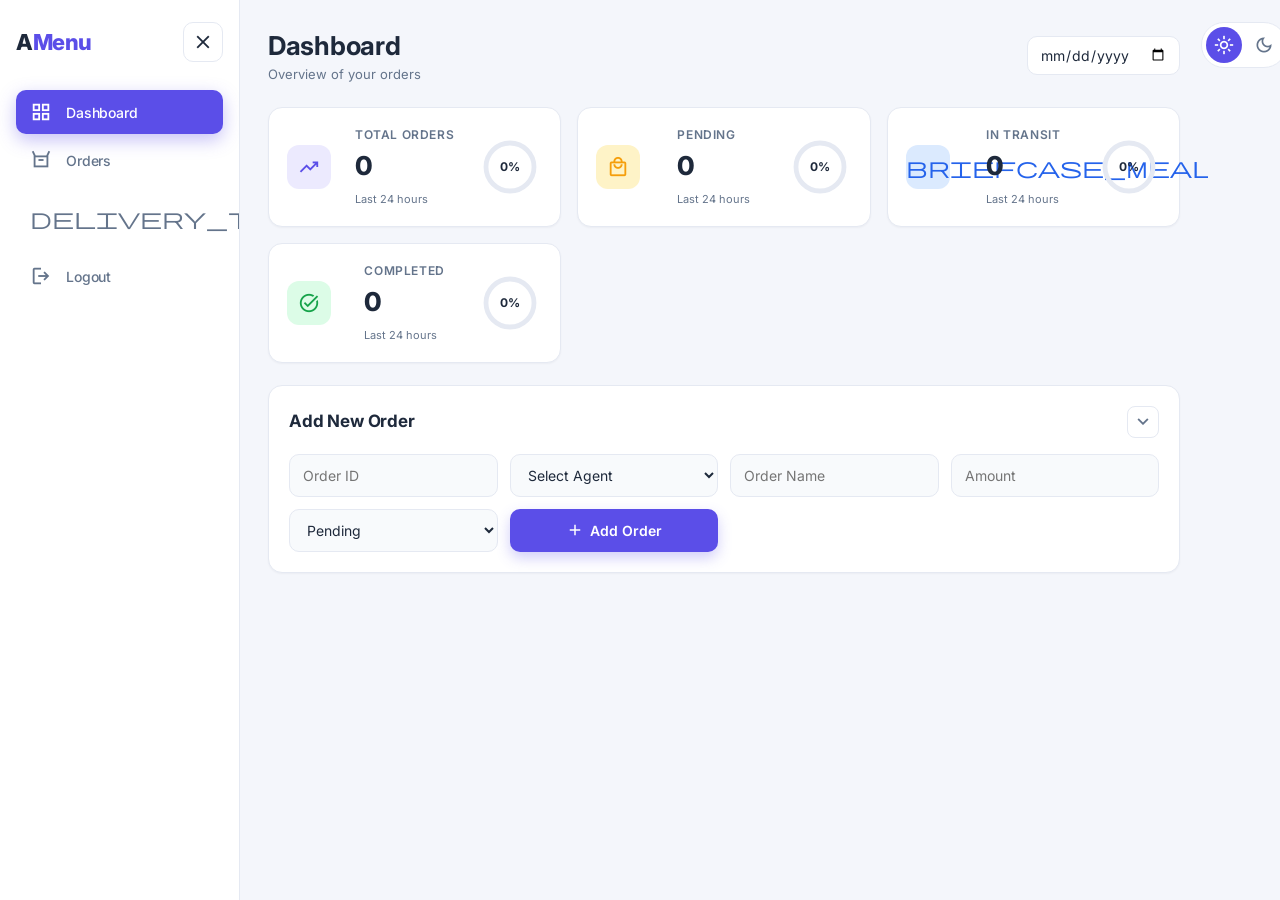
==== commit b08f8b23: "Update index.html" ====
--- a/index.html
+++ b/index.html
@@ -6,7 +6,7 @@
 <title>AMenu — Delivery Dashboard</title>
 <link rel="stylesheet" href="https://fonts.googleapis.com/css2?family=Material+Symbols+Outlined:opsz,wght,FILL,GRAD@24,400,0,0" />
 <link rel="stylesheet" href="https://fonts.googleapis.com/css2?family=Inter:wght@400;500;600;700;800&display=swap" />
-<link rel="stylesheet" href="styles3.css" />
+<link rel="stylesheet" href="styles3.css?v=3" />
 </head>
 <body>
 
@@ -118,7 +118,7 @@
     <section class="add-order card-section" id="addOrderSection">
       <div class="section-head">
         <h2>Add New Order</h2>
-        <button class="ghost-btn" id="toggleFormBtn" type="button">
+        <button class="ghost-btn" id="toggleFormBtn" type="button" aria-label="Toggle form">
           <span class="material-symbols-outlined">expand_more</span>
         </button>
       </div>
@@ -242,6 +242,7 @@
   function setRing(ringId, percentId, value) {
     const ring = $(ringId);
     const text = $(percentId);
+    if (!ring || !text) return;
     const CIRC = 2 * Math.PI * 30;
     const pct = Math.max(0, Math.min(100, value));
     ring.style.strokeDasharray = `${CIRC}`;
@@ -468,6 +469,17 @@
   lightBtn.addEventListener("click", () => applyTheme("light"));
   darkBtn.addEventListener("click",  () => applyTheme("dark"));
 
+  /* ---------- Cursor-follow glow on cards (desktop) ---------- */
+  if (window.matchMedia("(hover: hover)").matches) {
+    document.querySelectorAll(".card").forEach((card) => {
+      card.addEventListener("mousemove", (e) => {
+        const r = card.getBoundingClientRect();
+        card.style.setProperty("--mx", `${e.clientX - r.left}px`);
+        card.style.setProperty("--my", `${e.clientY - r.top}px`);
+      });
+    });
+  }
+
   /* ---------- Init ---------- */
   renderOrders();
   updateStats();
--- a/styles3.css
+++ b/styles3.css
@@ -1,740 +1,600 @@
-
-*{
-    margin:0;
-    padding:0;
-    box-sizing:border-box;
-    text-decoration:none;
-    border:0;
-    list-style:none;
-
-}
-
-body{
-    font-family:'Times New Roman', Times, serif;
-    width:100vw;
-    height:100vh;
-    font-size:0.88rem;
-    user-select:none;
-    overflow-x:hidden;
-    background-color:bisque;
-}
-.container{
-    display:grid;
-    width:96%;
-    gap:1.8rem;
-    grid-template-columns:14rem auto 14rem;
-    margin:0 auto;
-}
-a{
-    color:black;
-}
-h1{
-    font-weight:800;
-    font-size:1.8rem;
-    gap:1.5em;
-}
-h2{
-    font-size:1.4rem;
-
-}
-h3{
-    font-size:0.87rem;
-}
-h4{
-    font-size:0.8rem;
-}
-h5{
-    font-size:0.77rem;
-}
-small{
-    font-size:0.75rem;
-}
-.profile-photo{
-    width:2.8rem;
-    height:2.8rem;
-    border-radius:50%;
-    overflow:hidden;
-}
-.text-muted{
-    color:darkkhaki;
-}
-p{
-  color:gray;
-}
-b{
-    color:darkorange;
-}
-.primary{
-    color:aqua;
-}
-.success{
-    color:khaki;
-}
-.danger{
-    color:red;
-}
-.warning{
-    color:red;
-}
-/* aside */
-aside{
-    height:100vh;
-}
-aside .top{
-    background-color:white;
-    display:flex;
-    justify-content:space-around;
-    align-items:center;
-    margin-top:1.4rem;
-}
-aside .logo{
-    display:flex;
-    gap:1rem;
-}
-
-/*side Bar*/
-aside .sidebar{
-    background-color:white;
-    display:flex;
-    flex-direction:column;
-    height:85vh;
-    position:relative;
-    top:1rem;
-}
-aside .h3{
-    font-weight:400;
-}
-aside .sidebar a{
-    display:flex;
-    color:indigo;
-    margin-left:2rem;
-    gap:1rem;
-    align-items:center;
-    height:3.2rem;
-    transition:all.1s ease-in;
-}
-
-aside .sidebar a:last-child{
-    position:absolute;
-    bottom:1rem;
-    width:100%;
-}
-aside .sidebar a.active{
-    background:lightblue;
-    color:orange;
-    margin-left:0;
-  border-left:5px solid lightcoral; 
-}
-aside .sidebar a.active::before{
-    content:'';
-    width:6px;
-    height:100%;
-    background-color:purple;
-}
-aside .sidebar a:hover{
-    color:red;
-}
-aside .sidebar a:hover span{
-    margin-left:5rem;
-    transition:.4s ease;
-}
-
-/* *** Start Main Section *** */
-main{
-    margin-top:1.4rem;
-    width:auto;
-}
-main input{
-    background-color:transparent;
-    border:0;
-    outline:0;
-    color:darkred;
-}
-main .date{
-    display:inline-block;
-    background-color:white;
-    border-radius:0.4rem;
-    margin-top:1rem;
-    padding:0.5rem 1.6rem;
-}
-main .insights{
-    display:grid;
-    grid-template-columns:repeat(4,1fr);
-    gap:1.5rem;
-}
-main .insights>div{
-    background-color:white;
-    padding:1.8rem;
-    border-radius:2rem;
-    margin-top:1rem;
-    box-shadow:0 2rem 3rem lightcyan;
-    transition:all .3s ease;
-}
-main .insights>div{
-    background-color:white;
-    padding:0.5rem;
-    margin-top:1rem;
-    margin-bottom:2rem;
-    box-shadow:0 2rem 3rem lightcyan;
-    transition:all .3s ease;
-
-}
-main .insights>div:hover{
-    box-shadow:none;
-}
-main .insights>div span{
-    background:coral;
-    padding:0.5rem;
-    border-radius:50%;
-    color:white;
-    font-size:2rem;
-}
-main .insights>div.expenses span{
-    background:red;
-}
-main .insights>div.expense span{
-    background:darkred;
-}
-
-main .insights>div.progress span{
-    background:yellow;
-}
-main .insights>div.income span{
-    background:green;
-}
-
-main .insights>div .middle{
-    display:flex;
-    align-items:center;
-    justify-content:space-between;
-}
-main .insight>div.middle h1{
-    font-size:1.0rem;
-}
-main h1{
-    color:#363949;
-}
-main .insights h1{
-    color:#363949;
-}
-main .insights h3{
-    color:#363949;
-}
-main .insights p{
-    color:#363949;
-}
-
-main .insights .progress{
-    position:relative;
-    height:68px;
-    width:68px;
-    border-radius:50px;
-}
-
-main .insights svg{
-    height:150px;
-    position:absolute;
-    top:0;
-}
-main .insights  circle{
-    fill:none;
-    stroke: blueviolet;
-    transform:rotate(270,80,80);
-    stroke-width:5;
-}
-main .insights .sales  circle{
-    stroke-dashoffset:0;
-    stroke-dasharray:90;
-}
-
-main .insights .progress  circle{
-    stroke-dashoffset:10;
-    stroke-dasharray:180;
-}
-
-main .insights .expenses svg circle{
-    stroke-dashoffset:10;
-    stroke-dasharray:190;
-}
-
-main .insights .progress svg circle{
-    stroke-dashoffset:10;
-    stroke-dasharray:110;
-}
-main .recent_order{
-    margin-top:2rem;
-}
-main .recent_order h2{
-    color:bisque;
-}
-main .recent_order table{
-    background-color:whitesmoke;
-    width:100%;
-    border-radius: 0.8rem;
-    padding:1.8rem;
-    text-align:center;
-    box-shadow:0 2rem 3rem goldenrod;
-    transition:all .3s ease;
-    color:#363949;
-}
-main .recent_order table:hover{
-    box-shadow:none;
-}
-main table tbody tr{
-    height:3.5rem;
-    border-bottom:1px solid white;
-    color:#363949;
-}
-main table tbody td{
-    height:3.8rem;
-    border-bottom:1px solid #363949;
-}
-
-.right{
-    margin-top:1.4rem;
-}
-.right .top{
-    display:flex;
-    justify-content:start;
-    gap:2rem;
-}
-.right .top button{
-    display:none;
-}
-.right .theme-toggler {
-   background-color:whitesmoke;
-   display:flex;
-   justify-content:space-between;
-   height:2.6rem;
-   width:5.2rem;
-   cursor:pointer;
-   border-radius:0.8rem;
-}
-
-
-.right .theme-toggler span{
-    font-size:1.2rem;
-    width:50%;
-    height:100%;
-    display:flex;
-    align-items:center;
-    justify-content:center;
-}
-.right .theme-toggler span.active{
-    background-color:purple;
-    color:whitesmoke;
-}
+/* ============ Design tokens ============ */
+:root {
+  --bg:            #f4f6fb;
+  --surface:       #ffffff;
+  --surface-2:     #f8fafc;
+  --border:        #e5e9f2;
+  --text:          #1e293b;
+  --text-muted:    #64748b;
+  --primary:       #5b4ee8;
+  --primary-soft:  #eceafe;
+  --green:         #16a34a;
+  --green-soft:    #dcfce7;
+  --orange:        #f59e0b;
+  --orange-soft:   #fef3c7;
+  --blue:          #2563eb;
+  --blue-soft:     #dbeafe;
+  --red:           #ef4444;
+  --red-soft:      #fee2e2;
+  --shadow-sm:     0 1px 2px rgba(15, 23, 42, .04);
+  --shadow-md:     0 4px 16px rgba(15, 23, 42, .06);
+  --shadow-lg:     0 12px 32px rgba(15, 23, 42, .08);
+  --radius:        14px;
+  --radius-sm:     10px;
+  --sidebar-w:     240px;
+  --right-w:       72px;
+}
+
+/* Dark theme */
 body.dark-theme-variables {
-    background-color: #202528;
-    color: white;
-}
-
-body.dark-theme-variables aside .top,
-body.dark-theme-variables aside .sidebar {
-    background-color: #2c3035;
-}
-
-body.dark-theme-variables main .insights > div {
-    background-color: #2c3035;
-    color: white;
-}
-
-body.dark-theme-variables main .recent_order table {
-    background-color: #2c3035;
-    color: white;
-}
-
-body.dark-theme-variables main h1,
-body.dark-theme-variables main h2,
-body.dark-theme-variables main h3,
-body.dark-theme-variables main p,
-body.dark-theme-variables main td,
-body.dark-theme-variables main th {
-    color: white;
-}
-
-body.dark-theme-variables .date {
-    background-color: #2c3035;
-}
-
-body.dark-theme-variables .right .top {
-    background-color: #202528;
-}
-
-
-
-
-
-/******* Media Query **********/
-@media screen and (max-width:1200px){
-     .container{
-        width:94%;
-        grid-template-columns:7rem auto 14rem;
-     }     
-     aside .sidebar h3{
-         display:none;
-     }
-     aside .sidebar a:last-child{
-        position:relative;
-        margin-top:1.8rem;
-     }
-    main .insights{
-        display:grid;
-        grid-template-columns:repeat(1,1fr);
-    }
-}
-
-/**  Media Query for phones***/
-@media screen and (max-width:768px){
-    .container{
-        width:100%;
-        grid-template-columns:repeat(1,1fr);
-    }
-    aside{
-        position:fixed;
-        top:0;
-        left:0;
-        width:18rem;
-        height:100vh;
-        z-index:20;
-        background:white;
-        display:none;
-    }
-
-    aside .logo h2{
-        display:inline;
-    }
-    aside .sidebar h3{
-        display:inline;
-    }
-    aside .sidebar a{
-        width:100%;
-        height:3.4rem;
-    }
-  
-    aside .top div.close span{
-        display:inline;
-        position:absolute;
-        right:0;
-        margin-right:30px;
-        font-size:35px;
-        
-    }
-    .right .top{
-        position:fixed;
-        top:0;
-        left:0;
-        display:flex;
-        justify-content:center;
-        align-items:center;
-        padding:0 0.8rem;
-        background:white;
-        width:100%;
-        height:4.6rem;
-        z-index:2;
-        box-shadow:0 1rem 1rem white;
-        margin:0;
-    }
- main .insights{
-    display:grid;
-    grid-template-columns:repeat(1,1fr);
-    gap:1.6rem;
-    padding:40px;
-
- }
-  main .recent_order{
-    padding:30px;
-    margin:0 auto;
- }
-.right .top button{
-      display:block;
-      position:absolute;
-      left:1rem;
-      top:1.2rem;
-      background:transparent;
-      border:none;
-      cursor:pointer;
-      color: black;
-      z-index:30;
-}
-.right .top button span{
-    font-size:2rem; 
-}
- 
-}
-.add-order {
-    background-color: white;
-    padding: 1.5rem;
-    margin-top: 2rem;
-    border-radius: 1rem;
-}
-
-.add-order h2 {
-    margin-bottom: 1rem;
-}
-
-.add-order input,
-.add-order select {
-    padding: 0.7rem;
-    margin-right: 0.5rem;
-    border: 1px solid gray;
-    border-radius: 0.4rem;
-}
-
-.add-order button {
-    padding: 0.5rem 1.2rem;
-    margin-top:0.5rem;
-    background-color: purple;
-    color: white;
-    border-radius: 0.8rem;
-    cursor: pointer;
-}
-
-.add-order button:hover {
-    background-color: darkviolet;
-}
-
-
-/* Delivery Partner Section Styles */
-.delivery-partner-section {
-    margin-top: 2rem;
-    padding: 1rem;
-    background: var(--color-white);
-    border-radius: var(--card-border-radius);
-    box-shadow: var(--box-shadow);
-    transition: all 0.3s ease;
-}
-
-.delivery-partner-section:hover {
-    box-shadow: none;
-}
-
-.delivery-partner-section h2 {
-    margin-bottom: 1.5rem;
-    color: var(--color-dark);
-    font-size: 1.5rem;
-}
-
-/* Delivery Stats Grid */
+  --bg:            #0f172a;
+  --surface:       #1e293b;
+  --surface-2:     #273449;
+  --border:        #334155;
+  --text:          #e2e8f0;
+  --text-muted:    #94a3b8;
+  --primary-soft:  #2a2a55;
+  --green-soft:    #14532d;
+  --orange-soft:   #713f12;
+  --blue-soft:     #1e3a8a;
+  --red-soft:      #7f1d1d;
+  --shadow-sm:     0 1px 2px rgba(0,0,0,.4);
+  --shadow-md:     0 4px 16px rgba(0,0,0,.35);
+  --shadow-lg:     0 12px 32px rgba(0,0,0,.5);
+}
+
+/* ============ Base ============ */
+* { box-sizing: border-box; margin: 0; padding: 0; }
+
+html, body { height: 100%; }
+
+body {
+  font-family: "Inter", system-ui, -apple-system, sans-serif;
+  background: var(--bg);
+  color: var(--text);
+  font-size: 14px;
+  line-height: 1.5;
+  transition: background .25s ease, color .25s ease;
+  -webkit-font-smoothing: antialiased;
+}
+
+h1, h2, h3 { font-weight: 700; letter-spacing: -.01em; }
+.muted { color: var(--text-muted); font-size: 13px; }
+
+button, input, select { font-family: inherit; font-size: 14px; color: inherit; }
+
+/* ============ Layout ============ */
+.container {
+  display: grid;
+  grid-template-columns: var(--sidebar-w) 1fr var(--right-w);
+  min-height: 100vh;
+}
+
+/* ============ Sidebar ============ */
+aside {
+  background: var(--surface);
+  border-right: 1px solid var(--border);
+  padding: 22px 16px;
+  position: sticky;
+  top: 0;
+  height: 100vh;
+  overflow-y: auto;
+  transition: transform .28s ease;
+  z-index: 40;
+}
+
+aside .top {
+  display: flex;
+  align-items: center;
+  justify-content: space-between;
+  margin-bottom: 28px;
+}
+
+.logo h2 {
+  font-size: 22px;
+  font-weight: 800;
+  letter-spacing: -.02em;
+}
+.logo .danger { color: var(--primary); }
+
+.sidebar { display: flex; flex-direction: column; gap: 4px; }
+
+.sidebar a {
+  display: flex;
+  align-items: center;
+  gap: 14px;
+  padding: 11px 14px;
+  border-radius: var(--radius-sm);
+  color: var(--text-muted);
+  text-decoration: none;
+  font-weight: 500;
+  transition: all .18s ease;
+}
+.sidebar a h3 { font-size: 14px; font-weight: 500; }
+
+.sidebar a:hover {
+  background: var(--surface-2);
+  color: var(--text);
+  transform: translateX(2px);
+}
+
+.sidebar a.active {
+  background: var(--primary);
+  color: #fff;
+  box-shadow: 0 6px 18px rgba(91, 78, 232, .35);
+}
+.sidebar a.active .material-symbols-outlined { color: #fff; }
+
+.material-symbols-outlined {
+  font-variation-settings: 'FILL' 0, 'wght' 400, 'GRAD' 0, 'opsz' 24;
+  font-size: 22px;
+  line-height: 1;
+}
+
+/* ============ Main ============ */
+main {
+  padding: 26px 28px 60px;
+  overflow-x: hidden;
+  min-width: 0;
+}
+
+.main-header {
+  display: flex;
+  align-items: center;
+  justify-content: space-between;
+  gap: 16px;
+  margin-bottom: 22px;
+  flex-wrap: wrap;
+}
+
+.main-header h1 { font-size: 26px; }
+.main-header p  { font-size: 13px; }
+
+.date-input {
+  padding: 9px 12px;
+  border: 1px solid var(--border);
+  border-radius: var(--radius-sm);
+  background: var(--surface);
+  color: var(--text);
+  outline: none;
+  transition: border-color .15s;
+}
+.date-input:focus { border-color: var(--primary); }
+
+/* ============ Insight cards ============ */
+.insights {
+  display: grid;
+  grid-template-columns: repeat(auto-fit, minmax(220px, 1fr));
+  gap: 16px;
+  margin-bottom: 22px;
+}
+
+.card {
+  background: var(--surface);
+  border: 1px solid var(--border);
+  border-radius: var(--radius);
+  padding: 18px;
+  display: flex;
+  align-items: center;
+  justify-content: space-between;
+  gap: 12px;
+  box-shadow: var(--shadow-sm);
+  transition: transform .18s ease, box-shadow .18s ease;
+}
+.card:hover { transform: translateY(-2px); box-shadow: var(--shadow-md); }
+
+.card-icon {
+  width: 44px; height: 44px;
+  border-radius: 12px;
+  display: grid; place-items: center;
+  background: var(--primary-soft);
+  color: var(--primary);
+  flex-shrink: 0;
+}
+.card.expense  .card-icon { background: var(--orange-soft); color: var(--orange); }
+.card.expenses .card-icon { background: var(--blue-soft);   color: var(--blue); }
+.card.income   .card-icon { background: var(--green-soft);  color: var(--green); }
+
+.card-body h3 { font-size: 12px; text-transform: uppercase; letter-spacing: .05em; color: var(--text-muted); font-weight: 600; }
+.card-body h1 { font-size: 26px; margin: 2px 0 2px; font-weight: 800; }
+.card-body small { color: var(--text-muted); font-size: 11px; }
+
+.progress {
+  position: relative;
+  width: 64px; height: 64px;
+  flex-shrink: 0;
+}
+.progress svg { transform: rotate(-90deg); width: 64px; height: 64px; }
+.progress circle { fill: none; stroke-width: 6; }
+.progress .track { stroke: var(--border); }
+.progress .fill {
+  stroke: var(--primary);
+  stroke-linecap: round;
+  transition: stroke-dashoffset .6s cubic-bezier(.4,0,.2,1);
+}
+.card.expense  .progress .fill { stroke: var(--orange); }
+.card.expenses .progress .fill { stroke: var(--blue); }
+.card.income   .progress .fill { stroke: var(--green); }
+
+.progress .number {
+  position: absolute;
+  inset: 0;
+  display: grid;
+  place-items: center;
+  font-weight: 700;
+  font-size: 12px;
+}
+
+/* ============ Section blocks ============ */
+.card-section {
+  background: var(--surface);
+  border: 1px solid var(--border);
+  border-radius: var(--radius);
+  padding: 20px;
+  margin-bottom: 20px;
+  box-shadow: var(--shadow-sm);
+}
+
+.section-head {
+  display: flex;
+  align-items: center;
+  justify-content: space-between;
+  margin-bottom: 16px;
+}
+.section-head h2 { font-size: 17px; }
+
+/* ============ Order form ============ */
+.order-form {
+  display: grid;
+  grid-template-columns: repeat(auto-fit, minmax(180px, 1fr));
+  gap: 12px;
+  transition: max-height .28s ease, opacity .2s ease;
+}
+
+.order-form input,
+.order-form select {
+  padding: 11px 13px;
+  border: 1px solid var(--border);
+  border-radius: var(--radius-sm);
+  background: var(--surface-2);
+  color: var(--text);
+  outline: none;
+  transition: border-color .15s, box-shadow .15s;
+  width: 100%;
+}
+.order-form input:focus,
+.order-form select:focus {
+  border-color: var(--primary);
+  box-shadow: 0 0 0 3px var(--primary-soft);
+}
+
+.primary-btn {
+  display: inline-flex;
+  align-items: center;
+  justify-content: center;
+  gap: 6px;
+  padding: 11px 18px;
+  border: none;
+  border-radius: var(--radius-sm);
+  background: var(--primary);
+  color: #fff;
+  font-weight: 600;
+  cursor: pointer;
+  transition: transform .15s, box-shadow .15s, background .15s;
+  box-shadow: 0 6px 14px rgba(91, 78, 232, .28);
+}
+.primary-btn:hover { transform: translateY(-1px); box-shadow: 0 10px 22px rgba(91, 78, 232, .35); }
+.primary-btn:active { transform: translateY(0); }
+.primary-btn .material-symbols-outlined { font-size: 18px; }
+
+.ghost-btn {
+  background: transparent;
+  border: 1px solid var(--border);
+  border-radius: 8px;
+  width: 32px; height: 32px;
+  display: grid; place-items: center;
+  cursor: pointer;
+  color: var(--text-muted);
+  transition: background .15s;
+}
+.ghost-btn:hover { background: var(--surface-2); color: var(--text); }
+
+.add-order.collapsed .order-form {
+  max-height: 0;
+  overflow: hidden;
+  opacity: 0;
+  margin-top: -12px;
+}
+
+/* ============ Table ============ */
+.table-wrap {
+  overflow-x: auto;
+  border-radius: var(--radius-sm);
+}
+table {
+  width: 100%;
+  border-collapse: collapse;
+  min-width: 720px;
+}
+thead th {
+  text-align: left;
+  padding: 12px 14px;
+  font-size: 11px;
+  font-weight: 700;
+  text-transform: uppercase;
+  letter-spacing: .06em;
+  color: var(--text-muted);
+  border-bottom: 1px solid var(--border);
+  background: var(--surface-2);
+}
+tbody td {
+  padding: 13px 14px;
+  border-bottom: 1px solid var(--border);
+  font-size: 13.5px;
+}
+tbody tr { transition: background .15s; }
+tbody tr:hover { background: var(--surface-2); }
+tbody tr:last-child td { border-bottom: none; }
+
+.order-id {
+  font-family: ui-monospace, "SF Mono", Menlo, monospace;
+  background: var(--surface-2);
+  padding: 3px 8px;
+  border-radius: 6px;
+  font-size: 12px;
+  border: 1px solid var(--border);
+}
+.agent-chip {
+  display: inline-flex;
+  align-items: center;
+  padding: 4px 10px;
+  border-radius: 999px;
+  background: var(--primary-soft);
+  color: var(--primary);
+  font-weight: 600;
+  font-size: 12px;
+}
+
+.status-dropdown {
+  padding: 6px 10px;
+  border-radius: 8px;
+  border: 1px solid transparent;
+  font-weight: 600;
+  font-size: 12px;
+  cursor: pointer;
+  outline: none;
+  transition: all .15s;
+}
+.status-pending   { background: var(--orange-soft); color: var(--orange); border-color: var(--orange); }
+.status-progress  { background: var(--blue-soft);   color: var(--blue);   border-color: var(--blue); }
+.status-completed { background: var(--green-soft);  color: var(--green);  border-color: var(--green); }
+
+.delete-btn {
+  background: var(--red-soft);
+  color: var(--red);
+  border: 1px solid transparent;
+  border-radius: 8px;
+  padding: 6px;
+  width: 32px; height: 32px;
+  cursor: pointer;
+  display: grid; place-items: center;
+  transition: all .15s;
+}
+.delete-btn:hover { background: var(--red); color: #fff; }
+.delete-btn .material-symbols-outlined { font-size: 18px; }
+
+/* Empty state */
+.empty-cell {
+  text-align: center;
+  padding: 50px 20px !important;
+  color: var(--text-muted);
+}
+.empty-cell .material-symbols-outlined {
+  font-size: 42px;
+  opacity: .4;
+  display: block;
+  margin-bottom: 8px;
+}
+
+/* ============ Delivery cards ============ */
 .delivery-stats-grid {
-    display: grid;
-    grid-template-columns: repeat(auto-fit, minmax(250px, 1fr));
-    gap: 1.5rem;
-    margin-top: 1rem;
-}
-
-/* Delivery Card */
+  display: grid;
+  grid-template-columns: repeat(auto-fit, minmax(240px, 1fr));
+  gap: 16px;
+}
 .delivery-card {
-    background: var(--color-background);
-    padding: 1.5rem;
-    border-radius: var(--card-border-radius);
-    box-shadow: var(--box-shadow);
-    transition: all 0.3s ease;
-    border: 1px solid var(--color-light);
-    position: relative;
-    overflow: hidden;
-}
-
-.delivery-card:hover {
-    transform: translateY(-5px);
-    box-shadow: 0 10px 20px rgba(0, 0, 0, 0.1);
-}
-
-.delivery-card h3 {
-    color: var(--color-dark);
-    font-size: 1.2rem;
-    margin-bottom: 1rem;
-    padding-bottom: 0.5rem;
-    border-bottom: 2px solid var(--color-primary);
-    display: flex;
-    align-items: center;
-    gap: 0.5rem;
-}
-
-/* Delivery Stats */
+  background: var(--surface);
+  border: 1px solid var(--border);
+  border-radius: var(--radius);
+  padding: 18px;
+  transition: transform .18s, box-shadow .18s;
+}
+.delivery-card:hover { transform: translateY(-2px); box-shadow: var(--shadow-md); }
+
+.agent-head {
+  display: flex;
+  align-items: center;
+  gap: 12px;
+  margin-bottom: 16px;
+}
+.avatar {
+  width: 42px; height: 42px;
+  border-radius: 50%;
+  background: linear-gradient(135deg, var(--primary), #8b7ff5);
+  color: #fff;
+  display: grid; place-items: center;
+  font-weight: 700;
+  font-size: 14px;
+}
+
 .delivery-stats {
-    display: grid;
-    grid-template-columns: 1fr 1fr;
-    gap: 0.8rem;
-}
-
+  display: grid;
+  grid-template-columns: repeat(3, 1fr);
+  gap: 8px;
+}
 .stat-item {
-    display: flex;
-    flex-direction: column;
-    background: var(--color-white);
-    padding: 0.6rem;
-    border-radius: 0.5rem;
-    border: 1px solid var(--color-light);
-    transition: all 0.2s ease;
-}
-
-.stat-item:hover {
-    background: var(--color-primary);
-    color: white;
-    transform: scale(1.02);
-}
-
-.stat-label {
-    font-size: 0.75rem;
-    color: var(--color-info-dark);
-    font-weight: 600;
-    text-transform: uppercase;
-    letter-spacing: 0.5px;
-}
-
-.stat-value {
-    font-size: 1.2rem;
-    font-weight: 700;
-    color: var(--color-dark);
-    margin-top: 0.2rem;
-}
-
-/* Stat Value Colors */
-.stat-value[style*="green"] {
-    color: #28a745 !important;
-}
-
-.stat-value[style*="orange"] {
-    color: #fd7e14 !important;
-}
-
-.stat-value[style*="blue"] {
-    color: #007bff !important;
-}
-
-/* Responsive Design */
-@media screen and (max-width: 768px) {
-    .delivery-stats-grid {
-        grid-template-columns: repeat(auto-fit, minmax(200px, 1fr));
-        gap: 1rem;
-    }
-    
-    .delivery-card {
-        padding: 1rem;
-    }
-    
-    .delivery-stats {
-        gap: 0.5rem;
-    }
-    
-    .stat-item {
-        padding: 0.4rem;
-    }
-    
-    .stat-value {
-        font-size: 1rem;
-    }
-}
-
-@media screen and (max-width: 480px) {
-    .delivery-stats-grid {
-        grid-template-columns: 1fr;
-    }
-    
-    .delivery-card {
-        padding: 0.8rem;
-    }
-}
-
-/* Dark Theme Support */
-.dark-theme-variables .delivery-partner-section {
-    background: var(--color-dark);
-    color: var(--color-white);
-}
-
-.dark-theme-variables .delivery-card {
-    background: var(--color-dark-variant);
-    border-color: var(--color-dark);
-}
-
-.dark-theme-variables .delivery-card h3 {
-    color: var(--color-white);
-}
-
-.dark-theme-variables .stat-item {
-    background: var(--color-dark);
-    border-color: var(--color-dark-variant);
-}
-
-.dark-theme-variables .stat-label {
-    color: var(--color-info-light);
-}
-
-.dark-theme-variables .stat-value {
-    color: var(--color-white);
-}
-
-/* Animation for new cards */
-.delivery-card {
-    animation: fadeInUp 0.5s ease;
-}
-
-@keyframes fadeInUp {
-    from {
-        opacity: 0;
-        transform: translateY(20px);
-    }
-    to {
-        opacity: 1;
-        transform: translateY(0);
-    }
-}
-
-/* Empty state styling */
-.delivery-stats-grid .empty-message {
-    grid-column: 1 / -1;
-    text-align: center;
-    padding: 3rem;
-    color: var(--color-info-dark);
-    font-size: 1.1rem;
-    background: var(--color-background);
-    border-radius: var(--card-border-radius);
-    border: 2px dashed var(--color-light);
-}
-
-/* Color variables (if not defined in your main CSS) */
-:root {
-    --color-primary: #7380ec;
-    --color-danger: #ff7782;
-    --color-success: #41f1b6;
-    --color-warning: #ffbb55;
-    --color-white: #fff;
-    --color-info-dark: #7d8da1;
-    --color-info-light: #dce1eb;
-    --color-dark: #363949;
-    --color-light: rgba(132, 139, 200, 0.18);
-    --color-background: #f6f6f9;
-    --color-dark-variant: #677483;
-    --card-border-radius: 2rem;
-    --box-shadow: 0 2rem 3rem var(--color-light);
-}
-
-/* Optional: Add gradient borders or special effects */
-.delivery-card::before {
-    content: '';
-    position: absolute;
-    top: 0;
-    left: 0;
-    right: 0;
-    height: 3px;
-    background: linear-gradient(90deg, var(--color-primary), var(--color-success));
-    opacity: 0;
-    transition: opacity 0.3s ease;
-}
-
-.delivery-card:hover::before {
-    opacity: 1;
-}
-
-/* Different colors for different agents */
-.delivery-card:nth-child(1)::before {
-    background: linear-gradient(90deg, #4CAF50, #8BC34A);
-}
-
-.delivery-card:nth-child(2)::before {
-    background: linear-gradient(90deg, #2196F3, #03A9F4);
-}
-
-.delivery-card:nth-child(3)::before {
-    background: linear-gradient(90deg, #FF9800, #FFC107);
-}+  display: flex;
+  flex-direction: column;
+  gap: 4px;
+  padding: 10px;
+  background: var(--surface-2);
+  border-radius: 10px;
+  text-align: center;
+}
+.stat-label { font-size: 10.5px; text-transform: uppercase; letter-spacing: .04em; color: var(--text-muted); font-weight: 600; }
+.stat-value { font-size: 18px; font-weight: 800; }
+.stat-value.green  { color: var(--green); }
+.stat-value.orange { color: var(--orange); }
+.stat-value.blue   { color: var(--blue); }
+
+/* ============ Right rail ============ */
+.right {
+  padding: 22px 12px;
+  display: flex;
+  flex-direction: column;
+  align-items: center;
+  gap: 14px;
+  position: sticky;
+  top: 0;
+  height: 100vh;
+}
+.right .top {
+  display: flex;
+  flex-direction: column;
+  gap: 12px;
+  align-items: center;
+}
+
+.icon-btn {
+  width: 40px; height: 40px;
+  border-radius: 10px;
+  border: 1px solid var(--border);
+  background: var(--surface);
+  color: var(--text);
+  cursor: pointer;
+  display: grid; place-items: center;
+  transition: all .15s;
+}
+.icon-btn:hover { background: var(--surface-2); }
+
+.theme-toggler {
+  display: flex;
+  gap: 4px;
+  padding: 4px;
+  border-radius: 999px;
+  background: var(--surface);
+  border: 1px solid var(--border);
+}
+.theme-toggler .material-symbols-outlined {
+  padding: 8px;
+  border-radius: 50%;
+  cursor: pointer;
+  color: var(--text-muted);
+  transition: all .2s;
+  font-size: 20px;
+}
+.theme-toggler .material-symbols-outlined:hover { background: var(--surface-2); }
+.theme-toggler .material-symbols-outlined.active {
+  background: var(--primary);
+  color: #fff;
+}
+
+#menu_bar { display: none; }
+
+/* ============ Toast ============ */
+.toast-container {
+  position: fixed;
+  top: 20px;
+  right: 20px;
+  display: flex;
+  flex-direction: column;
+  gap: 10px;
+  z-index: 999;
+  pointer-events: none;
+}
+.toast {
+  display: flex;
+  align-items: center;
+  gap: 10px;
+  padding: 12px 16px;
+  border-radius: 12px;
+  background: var(--surface);
+  border: 1px solid var(--border);
+  box-shadow: var(--shadow-lg);
+  font-weight: 500;
+  font-size: 13.5px;
+  transform: translateX(120%);
+  opacity: 0;
+  transition: transform .3s cubic-bezier(.4,0,.2,1), opacity .3s;
+  pointer-events: auto;
+  min-width: 220px;
+}
+.toast.show { transform: translateX(0); opacity: 1; }
+.toast .material-symbols-outlined { font-size: 20px; }
+.toast-success .material-symbols-outlined { color: var(--green); }
+.toast-error   .material-symbols-outlined { color: var(--red); }
+.toast-info    .material-symbols-outlined { color: var(--blue); }
+
+/* ============ Backdrop ============ */
+.sidebar-backdrop {
+  display: none;
+  position: fixed;
+  inset: 0;
+  background: rgba(15, 23, 42, .45);
+  backdrop-filter: blur(2px);
+  z-index: 30;
+  opacity: 0;
+  transition: opacity .25s;
+}
+.sidebar-backdrop.show { display: block; opacity: 1; }
+
+/* ============ Responsive ============ */
+@media (max-width: 1100px) {
+  .container { grid-template-columns: var(--sidebar-w) 1fr; }
+  .right { display: none; }
+  #menu_bar { display: grid; }
+}
+
+@media (max-width: 900px) {
+  .container { grid-template-columns: 1fr; }
+
+  aside {
+    position: fixed;
+    left: 0; top: 0;
+    width: 260px;
+    transform: translateX(-100%);
+    box-shadow: var(--shadow-lg);
+  }
+  aside.open { transform: translateX(0); }
+
+  main { padding: 18px 16px 40px; }
+
+  .main-header h1 { font-size: 22px; }
+
+  .insights { grid-template-columns: repeat(2, 1fr); gap: 12px; }
+  .card { padding: 14px; }
+  .card-body h1 { font-size: 22px; }
+  .progress { width: 54px; height: 54px; }
+  .progress svg { width: 54px; height: 54px; }
+
+  .order-form { grid-template-columns: 1fr 1fr; }
+  .delivery-stats-grid { grid-template-columns: 1fr; }
+}
+
+@media (max-width: 520px) {
+  .insights { grid-template-columns: 1fr; }
+  .order-form { grid-template-columns: 1fr; }
+  main { padding: 16px 12px 40px; }
+  .card-section { padding: 16px; }
+  .toast-container { left: 12px; right: 12px; top: 12px; }
+  .toast { min-width: unset; }
+  .main-header { flex-direction: column; align-items: flex-start; }
+}
+
+/* ============ Motion safety ============ */
+@media (prefers-reduced-motion: reduce) {
+  *, *::before, *::after {
+    transition-duration: .01ms !important;
+    animation-duration: .01ms !important;
+  }
+}
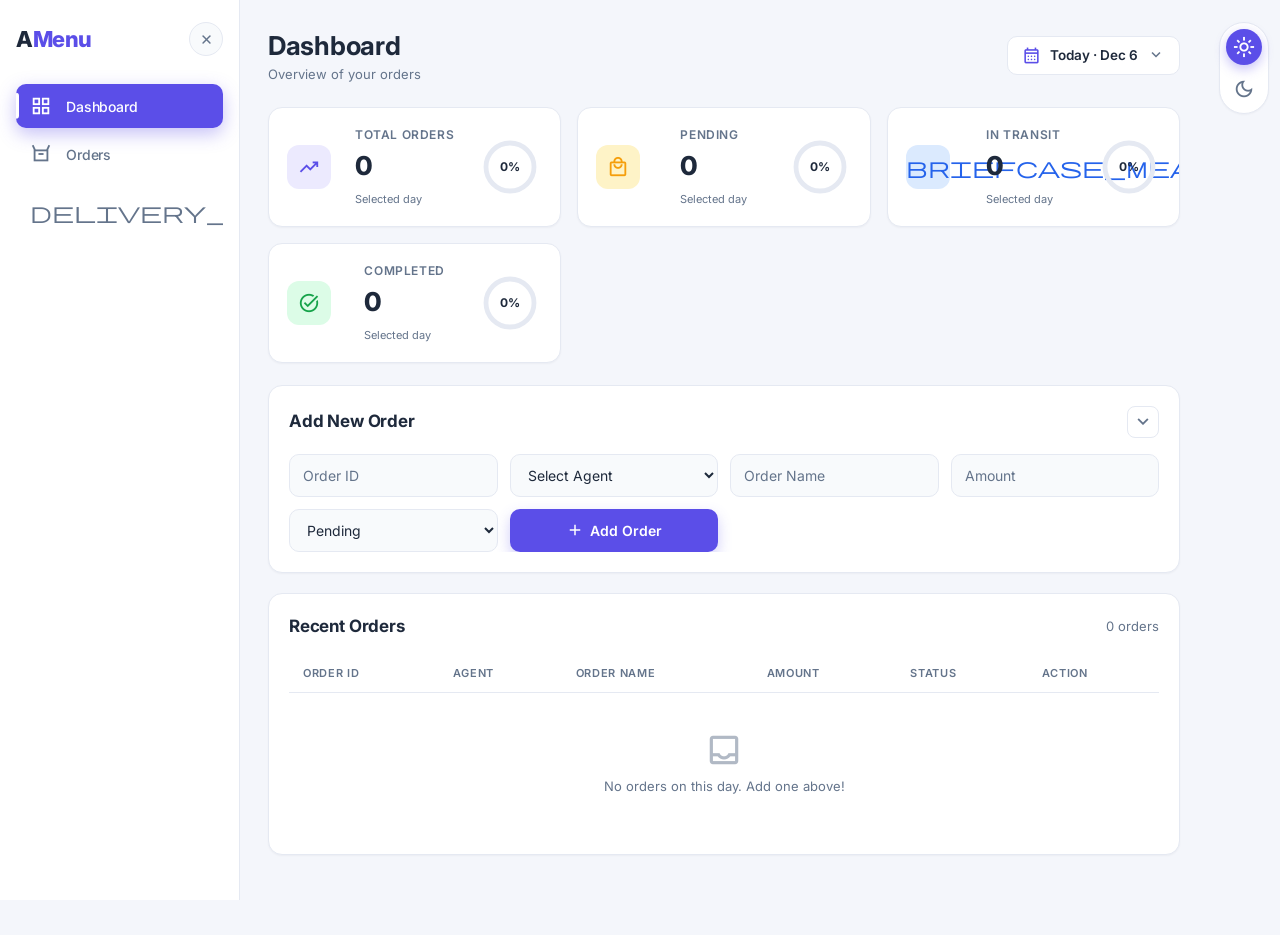
==== commit 6037baff: "Update index.html" ====
--- a/index.html
+++ b/index.html
@@ -2,16 +2,1058 @@
 <html lang="en">
 <head>
 <meta charset="UTF-8" />
-<meta name="viewport" content="width=device-width, initial-scale=1.0" />
+<meta name="viewport" content="width=device-width, initial-scale=1.0, viewport-fit=cover" />
 <title>AMenu — Delivery Dashboard</title>
+
+<link rel="preconnect" href="https://fonts.googleapis.com" />
+<link rel="preconnect" href="https://fonts.gstatic.com" crossorigin />
 <link rel="stylesheet" href="https://fonts.googleapis.com/css2?family=Material+Symbols+Outlined:opsz,wght,FILL,GRAD@24,400,0,0" />
 <link rel="stylesheet" href="https://fonts.googleapis.com/css2?family=Inter:wght@400;500;600;700;800&display=swap" />
-<link rel="stylesheet" href="styles3.css?v=3" />
+
+<style>
+/* =========================================================
+   AMenu — Delivery Dashboard
+   ========================================================= */
+
+/* ---------------------------------------------------------
+   1. DESIGN TOKENS
+   --------------------------------------------------------- */
+:root{
+  --bg:            #f4f6fb;
+  --surface:       #ffffff;
+  --surface-2:     #f8fafc;
+  --border:        #e5e9f2;
+  --text:          #1e293b;
+  --text-muted:    #64748b;
+
+  --primary:       #5b4ee8;
+  --primary-ink:   #5b4ee8;
+  --primary-soft:  #eceafe;
+
+  --green:         #16a34a;
+  --green-soft:    #dcfce7;
+  --orange:        #f59e0b;
+  --orange-soft:   #fef3c7;
+  --blue:          #2563eb;
+  --blue-soft:     #dbeafe;
+  --red:           #ef4444;
+  --red-soft:      #fee2e2;
+
+  --shadow-sm:     0 1px 2px rgba(15, 23, 42, .04);
+  --shadow-md:     0 4px 16px rgba(15, 23, 42, .06);
+  --shadow-lg:     0 12px 32px rgba(15, 23, 42, .08);
+
+  --radius:        14px;
+  --radius-sm:     10px;
+
+  --sidebar-w:     240px;
+  --right-w:       72px;
+  --header-h:      58px;
+
+  --ease:          cubic-bezier(.4, 0, .2, 1);
+}
+
+body.dark-theme-variables{
+  --bg:            #0f172a;
+  --surface:       #1e293b;
+  --surface-2:     #273449;
+  --border:        #334155;
+  --text:          #e2e8f0;
+  --text-muted:    #94a3b8;
+
+  --primary-ink:   #a5b4fc;
+  --primary-soft:  #2a2a55;
+
+  --green:         #4ade80;
+  --green-soft:    #14532d;
+  --orange:        #fbbf24;
+  --orange-soft:   #713f12;
+  --blue:          #60a5fa;
+  --blue-soft:     #1e3a8a;
+  --red:           #f87171;
+  --red-soft:      #7f1d1d;
+
+  --shadow-sm:     0 1px 2px rgba(0,0,0,.40);
+  --shadow-md:     0 4px 16px rgba(0,0,0,.35);
+  --shadow-lg:     0 12px 32px rgba(0,0,0,.50);
+}
+
+/* ---------------------------------------------------------
+   2. BASE / RESET
+   --------------------------------------------------------- */
+*, *::before, *::after{ box-sizing: border-box; }
+*{ margin: 0; padding: 0; }
+
+html{
+  -webkit-text-size-adjust: 100%;
+  overflow-x: hidden;
+}
+
+body{
+  min-height: 100vh;
+  font-family: "Inter", system-ui, -apple-system, "Segoe UI", sans-serif;
+  font-size: 14px;
+  line-height: 1.5;
+  color: var(--text);
+  background: var(--bg);
+  overflow-x: hidden;
+  -webkit-font-smoothing: antialiased;
+  -moz-osx-font-smoothing: grayscale;
+  transition: background .25s ease, color .25s ease;
+}
+
+h1, h2, h3{ font-weight: 700; letter-spacing: -.01em; }
+a{ color: inherit; text-decoration: none; }
+button, input, select, textarea{ font-family: inherit; font-size: 14px; color: inherit; }
+button{ background: none; border: none; cursor: pointer; }
+
+button:focus-visible,
+a:focus-visible,
+select:focus-visible{
+  outline: 2px solid var(--primary);
+  outline-offset: 2px;
+  border-radius: 6px;
+}
+
+.muted{ color: var(--text-muted); font-size: 13px; }
+.is-hidden{ display: none !important; }
+
+.material-symbols-outlined{
+  font-variation-settings: 'FILL' 0, 'wght' 400, 'GRAD' 0, 'opsz' 24;
+  font-size: 22px;
+  line-height: 1;
+  user-select: none;
+}
+
+/* ---------------------------------------------------------
+   3. LAYOUT SHELL
+   --------------------------------------------------------- */
+.container{
+  display: grid;
+  grid-template-columns: minmax(0, 1fr) var(--right-w);
+  min-height: 100vh;
+}
+
+/* ---------------------------------------------------------
+   4. SIDEBAR
+   --------------------------------------------------------- */
+aside{
+  position: fixed;
+  top: 0;
+  left: 0;
+  z-index: 80;
+  width: var(--sidebar-w);
+  height: 100vh;
+  padding: 22px 16px;
+  background: var(--surface);
+  border-right: 1px solid var(--border);
+  overflow-y: auto;
+  overflow-x: hidden;
+  overscroll-behavior: contain;
+  transform: translateX(0);
+  transition: transform .3s var(--ease), box-shadow .3s var(--ease);
+}
+
+body.sidebar-closed aside{
+  transform: translateX(-100%);
+  box-shadow: none;
+  pointer-events: none;
+}
+
+aside .top{
+  display: flex;
+  align-items: center;
+  justify-content: space-between;
+  gap: 10px;
+  margin-bottom: 28px;
+}
+
+.logo h2{ font-size: 22px; font-weight: 800; letter-spacing: -.02em; }
+.logo .danger{ color: var(--primary); }
+
+.sidebar{ display: flex; flex-direction: column; gap: 4px; }
+
+.sidebar a{
+  position: relative;
+  overflow: hidden;
+  display: flex;
+  align-items: center;
+  gap: 14px;
+  padding: 11px 14px;
+  border-radius: var(--radius-sm);
+  color: var(--text-muted);
+  font-weight: 500;
+  transition: background .18s ease, color .18s ease, transform .18s ease;
+}
+.sidebar a h3{ font-size: 14px; font-weight: 500; }
+
+.sidebar a::before{
+  content: "";
+  position: absolute;
+  left: 0;
+  top: 50%;
+  width: 3px;
+  height: 60%;
+  background: var(--primary);
+  border-radius: 0 4px 4px 0;
+  transform: translateY(-50%) scaleY(0);
+  transition: transform .22s var(--ease);
+}
+.sidebar a:hover::before{ transform: translateY(-50%) scaleY(1); }
+
+.sidebar a:hover{
+  background: var(--surface-2);
+  color: var(--text);
+  transform: translateX(2px);
+}
+
+.sidebar a.active{
+  background: var(--primary);
+  color: #fff;
+  box-shadow: 0 6px 18px rgba(91, 78, 232, .35);
+}
+.sidebar a.active::before{
+  background: #fff;
+  transform: translateY(-50%) scaleY(1);
+}
+.sidebar a.active .material-symbols-outlined{ color: #fff; }
+.sidebar a:active{ transform: scale(.98); }
+
+/* ---------------------------------------------------------
+   5. MODERN ICON BUTTONS
+   --------------------------------------------------------- */
+.icon-btn{
+  display: grid;
+  place-items: center;
+  width: 42px;
+  height: 42px;
+  border: 1px solid var(--border);
+  border-radius: 50%;
+  background: var(--surface);
+  color: var(--text);
+  transition: background .2s ease, color .2s ease, border-color .2s ease,
+              transform .2s ease, box-shadow .2s ease;
+}
+.icon-btn:hover{ background: var(--surface-2); box-shadow: var(--shadow-sm); }
+
+/* ---------------------------------------------------------
+   ★ MENU BUTTON — hides itself while the sidebar is open
+   Appears beside "Dashboard" only when the sidebar is closed.
+   --------------------------------------------------------- */
+#menu_bar{
+  transition: opacity .25s var(--ease),
+              transform .25s var(--ease),
+              width .25s var(--ease),
+              margin .25s var(--ease),
+              border-width .25s var(--ease),
+              box-shadow .25s var(--ease);
+}
+
+/* When sidebar is OPEN → menu button disappears */
+body:not(.sidebar-closed) #menu_bar{
+  opacity: 0;
+  pointer-events: none;
+  transform: scale(.5);
+  width: 0;
+  border-width: 0;
+  margin-right: -16px;   /* cancel the .header-left gap so title sits at edge */
+  box-shadow: none;
+}
+
+/* Modern rounded-SVG close button */
+.icon-btn.close{
+  width: 34px;
+  height: 34px;
+  flex: 0 0 auto;
+  border: 1px solid var(--border);
+  background: var(--surface-2);
+  color: var(--text-muted);
+  transition: background .22s ease, color .22s ease, border-color .22s ease,
+              transform .32s var(--ease), box-shadow .22s ease;
+}
+.icon-btn.close svg{ width: 15px; height: 15px; display: block; }
+.icon-btn.close:hover{
+  background: var(--red-soft);
+  border-color: transparent;
+  color: var(--red);
+  transform: rotate(90deg);
+  box-shadow: 0 6px 16px rgba(239, 68, 68, .22);
+}
+.icon-btn.close:active{ transform: rotate(90deg) scale(.92); }
+
+/* ---------------------------------------------------------
+   6. MAIN COLUMN
+   --------------------------------------------------------- */
+main{
+  grid-column: 1;
+  min-width: 0;
+  margin-left: var(--sidebar-w);
+  padding: 26px 28px 60px;
+  overflow-x: hidden;
+  transition: margin-left .3s var(--ease);
+}
+
+body.sidebar-closed main{
+  margin-left: 0;
+}
+
+.main-header{
+  display: flex;
+  align-items: center;
+  justify-content: space-between;
+  gap: 16px;
+  flex-wrap: wrap;
+  margin-bottom: 22px;
+}
+
+/* Header left — holds the menu button + title */
+.header-left{
+  display: flex;
+  align-items: center;
+  gap: 16px;
+  min-width: 0;
+}
+
+.header-left > .icon-btn{ flex-shrink: 0; }
+
+.main-header h1{ font-size: 26px; }
+.main-header p { font-size: 13px; }
+
+/* ---------------------------------------------------------
+   7. MODERN DATE PICKER + CALENDAR
+   --------------------------------------------------------- */
+.date-picker{ position: relative; }
+
+.date-trigger{
+  display: inline-flex;
+  align-items: center;
+  gap: 9px;
+  padding: 9px 14px;
+  border: 1px solid var(--border);
+  border-radius: var(--radius-sm);
+  background: var(--surface);
+  color: var(--text);
+  font-weight: 600;
+  font-size: 13.5px;
+  white-space: nowrap;
+  cursor: pointer;
+  transition: border-color .18s ease, box-shadow .18s ease, background .18s ease;
+}
+.date-trigger > .material-symbols-outlined:first-child{
+  font-size: 19px;
+  color: var(--primary-ink);
+}
+.date-trigger .chevron{
+  font-size: 18px;
+  color: var(--text-muted);
+  transition: transform .25s var(--ease);
+}
+.date-trigger:hover{
+  border-color: var(--primary);
+  box-shadow: 0 0 0 3px var(--primary-soft);
+}
+.date-picker.open .date-trigger{
+  border-color: var(--primary);
+  box-shadow: 0 0 0 3px var(--primary-soft);
+}
+.date-picker.open .date-trigger .chevron{ transform: rotate(180deg); }
+
+.calendar-popup{
+  position: absolute;
+  top: calc(100% + 10px);
+  right: 0;
+  z-index: 95;
+  width: 302px;
+  padding: 14px;
+  background: var(--surface);
+  border: 1px solid var(--border);
+  border-radius: 18px;
+  box-shadow: var(--shadow-lg);
+  opacity: 0;
+  visibility: hidden;
+  transform: translateY(-8px) scale(.96);
+  transform-origin: top right;
+  transition: opacity .2s ease, transform .22s var(--ease), visibility .22s;
+}
+.date-picker.open .calendar-popup{
+  opacity: 1;
+  visibility: visible;
+  transform: translateY(0) scale(1);
+}
+
+.cal-head{
+  display: flex;
+  align-items: center;
+  justify-content: space-between;
+  margin-bottom: 10px;
+}
+.cal-title{ font-size: 14px; font-weight: 700; letter-spacing: -.01em; }
+
+.cal-nav{
+  display: grid;
+  place-items: center;
+  width: 32px;
+  height: 32px;
+  border-radius: 9px;
+  color: var(--text-muted);
+  transition: background .16s ease, color .16s ease, transform .16s ease;
+}
+.cal-nav:hover{ background: var(--surface-2); color: var(--text); }
+.cal-nav:active{ transform: scale(.9); }
+.cal-nav .material-symbols-outlined{ font-size: 20px; }
+
+.cal-weekdays{
+  display: grid;
+  grid-template-columns: repeat(7, 1fr);
+  gap: 2px;
+  margin-bottom: 6px;
+}
+.cal-weekdays span{
+  padding: 4px 0;
+  text-align: center;
+  font-size: 10.5px;
+  font-weight: 700;
+  letter-spacing: .05em;
+  text-transform: uppercase;
+  color: var(--text-muted);
+}
+
+.cal-grid{
+  display: grid;
+  grid-template-columns: repeat(7, 1fr);
+  gap: 2px;
+}
+
+.cal-day{
+  aspect-ratio: 1;
+  display: grid;
+  place-items: center;
+  border: none;
+  border-radius: 10px;
+  background: transparent;
+  color: var(--text);
+  font-size: 13px;
+  font-weight: 500;
+  cursor: pointer;
+  transition: background .16s ease, color .16s ease, transform .16s ease;
+}
+.cal-day:hover{ background: var(--surface-2); }
+.cal-day:active{ transform: scale(.9); }
+.cal-day.out{ color: var(--text-muted); opacity: .4; }
+
+.cal-day.today{
+  box-shadow: inset 0 0 0 1.5px var(--primary);
+  color: var(--primary-ink);
+  font-weight: 700;
+}
+
+.cal-day.selected{
+  background: var(--primary);
+  color: #fff;
+  font-weight: 700;
+  box-shadow: 0 6px 14px rgba(91, 78, 232, .35);
+}
+.cal-day.selected:hover{ background: var(--primary); }
+
+.cal-foot{
+  display: flex;
+  align-items: center;
+  justify-content: space-between;
+  gap: 10px;
+  margin-top: 10px;
+  padding-top: 10px;
+  border-top: 1px solid var(--border);
+}
+.cal-today-btn{
+  padding: 6px 14px;
+  border-radius: 999px;
+  background: var(--primary-soft);
+  color: var(--primary-ink);
+  font-size: 12.5px;
+  font-weight: 600;
+  transition: filter .16s ease, transform .16s ease;
+}
+.cal-today-btn:hover{ filter: brightness(.95); }
+.cal-today-btn:active{ transform: scale(.96); }
+.cal-hint{ font-size: 11.5px; color: var(--text-muted); }
+
+/* ---------------------------------------------------------
+   8. INSIGHT CARDS
+   --------------------------------------------------------- */
+.insights{
+  display: grid;
+  grid-template-columns: repeat(auto-fit, minmax(220px, 1fr));
+  gap: 16px;
+  margin-bottom: 22px;
+}
+
+.card{
+  position: relative;
+  overflow: hidden;
+  display: flex;
+  align-items: center;
+  justify-content: space-between;
+  gap: 12px;
+  padding: 18px;
+  background: var(--surface);
+  border: 1px solid var(--border);
+  border-radius: var(--radius);
+  box-shadow: var(--shadow-sm);
+  transition: transform .3s var(--ease), box-shadow .3s var(--ease),
+              border-color .3s ease;
+}
+
+.card::after{
+  content: "";
+  position: absolute;
+  inset: -1px;
+  border-radius: inherit;
+  background: radial-gradient(
+    600px circle at var(--mx, 50%) var(--my, 50%),
+    rgba(91, 78, 232, .14),
+    transparent 40%
+  );
+  opacity: 0;
+  transition: opacity .35s ease;
+  pointer-events: none;
+}
+.card:hover{
+  transform: translateY(-4px);
+  border-color: color-mix(in srgb, var(--primary) 35%, var(--border));
+  box-shadow: 0 12px 28px rgba(15, 23, 42, .08),
+              0 4px 12px rgba(91, 78, 232, .10);
+}
+.card:hover::after{ opacity: 1; }
+
+.card-icon{
+  flex-shrink: 0;
+  display: grid;
+  place-items: center;
+  width: 44px;
+  height: 44px;
+  border-radius: 12px;
+  background: var(--primary-soft);
+  color: var(--primary-ink);
+  transition: transform .3s var(--ease);
+}
+.card:hover .card-icon{ transform: scale(1.08) rotate(-3deg); }
+
+.card.expense  .card-icon{ background: var(--orange-soft); color: var(--orange); }
+.card.expenses .card-icon{ background: var(--blue-soft);   color: var(--blue);   }
+.card.income   .card-icon{ background: var(--green-soft);  color: var(--green);  }
+
+.card-body h3{
+  font-size: 12px;
+  font-weight: 600;
+  text-transform: uppercase;
+  letter-spacing: .05em;
+  color: var(--text-muted);
+}
+.card-body h1{ margin: 2px 0; font-size: 26px; font-weight: 800; }
+.card-body small{ font-size: 11px; color: var(--text-muted); }
+
+.progress{ position: relative; flex-shrink: 0; width: 64px; height: 64px; }
+.progress svg{ width: 64px; height: 64px; transform: rotate(-90deg); }
+.progress circle{ fill: none; stroke-width: 6; }
+.progress .track{ stroke: var(--border); }
+.progress .fill{
+  stroke: var(--primary);
+  stroke-linecap: round;
+  transition: stroke-dashoffset .6s var(--ease), filter .3s ease;
+}
+.card.expense  .progress .fill{ stroke: var(--orange); }
+.card.expenses .progress .fill{ stroke: var(--blue);   }
+.card.income   .progress .fill{ stroke: var(--green);  }
+.card:hover .progress .fill{ filter: drop-shadow(0 0 4px currentColor); }
+
+.progress .number{
+  position: absolute;
+  inset: 0;
+  display: grid;
+  place-items: center;
+  font-size: 12px;
+  font-weight: 700;
+}
+
+@media (hover: none){
+  .card:active{ transform: scale(.985); transition: transform .12s ease; }
+}
+
+/* ---------------------------------------------------------
+   9. SECTION BLOCKS
+   --------------------------------------------------------- */
+.card-section{
+  margin-bottom: 20px;
+  padding: 20px;
+  background: var(--surface);
+  border: 1px solid var(--border);
+  border-radius: var(--radius);
+  box-shadow: var(--shadow-sm);
+}
+
+.section-head{
+  display: flex;
+  align-items: center;
+  justify-content: space-between;
+  gap: 12px;
+  margin-bottom: 16px;
+}
+.section-head h2{ font-size: 17px; }
+
+/* ---------------------------------------------------------
+   10. ORDER FORM
+   --------------------------------------------------------- */
+.order-form{
+  display: grid;
+  grid-template-columns: repeat(auto-fit, minmax(180px, 1fr));
+  gap: 12px;
+  max-height: 500px;
+  overflow: hidden;
+  transition: max-height .3s var(--ease), opacity .22s ease;
+}
+.add-order.collapsed .order-form{
+  max-height: 0;
+  opacity: 0;
+  pointer-events: none;
+}
+.add-order.collapsed .section-head{ margin-bottom: 0; }
+
+.order-form input,
+.order-form select{
+  width: 100%;
+  padding: 11px 13px;
+  border: 1px solid var(--border);
+  border-radius: var(--radius-sm);
+  background: var(--surface-2);
+  color: var(--text);
+  outline: none;
+  transition: border-color .15s ease, box-shadow .15s ease;
+}
+.order-form input::placeholder{ color: var(--text-muted); }
+.order-form input:focus,
+.order-form select:focus{
+  border-color: var(--primary);
+  box-shadow: 0 0 0 3px var(--primary-soft);
+}
+
+.primary-btn{
+  display: inline-flex;
+  align-items: center;
+  justify-content: center;
+  gap: 6px;
+  padding: 11px 18px;
+  border: none;
+  border-radius: var(--radius-sm);
+  background: var(--primary);
+  color: #fff;
+  font-weight: 600;
+  white-space: nowrap;
+  box-shadow: 0 6px 14px rgba(91, 78, 232, .28);
+  transition: transform .15s ease, box-shadow .15s ease, background .15s ease;
+}
+.primary-btn:hover{ transform: translateY(-1px); box-shadow: 0 10px 22px rgba(91, 78, 232, .35); }
+.primary-btn:active{ transform: translateY(0); }
+.primary-btn .material-symbols-outlined{ font-size: 18px; }
+
+.ghost-btn{
+  display: grid;
+  place-items: center;
+  width: 32px;
+  height: 32px;
+  border: 1px solid var(--border);
+  border-radius: 8px;
+  background: transparent;
+  color: var(--text-muted);
+  transition: background .18s ease, color .18s ease, border-color .18s ease;
+}
+.ghost-btn:hover{
+  background: var(--surface-2);
+  color: var(--text);
+  border-color: var(--primary);
+}
+
+/* ---------------------------------------------------------
+   11. TABLE
+   --------------------------------------------------------- */
+.table-wrap{
+  width: 100%;
+  overflow-x: auto;
+  -webkit-overflow-scrolling: touch;
+  border-radius: var(--radius-sm);
+}
+
+table{ width: 100%; min-width: 640px; border-collapse: collapse; }
+
+thead th{
+  padding: 10px 14px;
+  font-size: 11px;
+  font-weight: 600;
+  text-transform: uppercase;
+  letter-spacing: .06em;
+  text-align: left;
+  white-space: nowrap;
+  color: var(--text-muted);
+  border-bottom: 1px solid var(--border);
+}
+
+tbody td{
+  padding: 12px 14px;
+  font-size: 13.5px;
+  vertical-align: middle;
+  border-bottom: 1px solid var(--border);
+  white-space: nowrap;
+}
+
+tbody tr{ transition: background .15s ease; }
+tbody tr:hover{ background: var(--surface-2); }
+tbody tr:last-child td{ border-bottom: none; }
+
+.order-id{ font-weight: 600; font-size: 12.5px; }
+
+.agent-chip{
+  display: inline-block;
+  padding: 4px 10px;
+  border-radius: 999px;
+  background: var(--primary-soft);
+  color: var(--primary-ink);
+  font-size: 12px;
+  font-weight: 600;
+}
+
+.status-dropdown{
+  appearance: none;
+  -webkit-appearance: none;
+  padding: 6px 28px 6px 12px;
+  border: none;
+  border-radius: 999px;
+  font-size: 12px;
+  font-weight: 600;
+  cursor: pointer;
+  outline: none;
+  background-repeat: no-repeat;
+  background-position: right 9px center;
+  background-size: 11px;
+  background-image: url("data:image/svg+xml;charset=UTF-8,%3Csvg xmlns='http://www.w3.org/2000/svg' viewBox='0 0 24 24' fill='none' stroke='%2364748b' stroke-width='3' stroke-linecap='round' stroke-linejoin='round'%3E%3Cpath d='M6 9l6 6 6-6'/%3E%3C/svg%3E");
+  transition: filter .18s ease;
+}
+.status-dropdown:hover{ filter: brightness(.96); }
+
+.status-pending  { background-color: var(--orange-soft); color: var(--orange); }
+.status-progress { background-color: var(--blue-soft);   color: var(--blue);   }
+.status-completed{ background-color: var(--green-soft);  color: var(--green);  }
+
+.delete-btn{
+  display: grid;
+  place-items: center;
+  width: 32px;
+  height: 32px;
+  border: 1px solid transparent;
+  border-radius: 9px;
+  background: transparent;
+  color: var(--text-muted);
+  transition: background .18s ease, color .18s ease, transform .18s ease;
+}
+.delete-btn .material-symbols-outlined{ font-size: 18px; }
+.delete-btn:hover{ background: var(--red-soft); color: var(--red); transform: scale(1.06); }
+
+.empty-cell{
+  padding: 38px 16px;
+  text-align: center;
+  color: var(--text-muted);
+}
+.empty-cell .material-symbols-outlined{
+  display: block;
+  margin: 0 auto 8px;
+  font-size: 38px;
+  opacity: .5;
+}
+.empty-cell p{ font-size: 13px; }
+
+/* ---------------------------------------------------------
+   12. DELIVERY PARTNERS
+   --------------------------------------------------------- */
+.delivery-stats-grid{
+  display: grid;
+  grid-template-columns: repeat(auto-fit, minmax(240px, 1fr));
+  gap: 16px;
+}
+
+.delivery-card{
+  padding: 16px;
+  background: var(--surface-2);
+  border: 1px solid var(--border);
+  border-radius: var(--radius);
+  transition: transform .25s var(--ease), box-shadow .25s var(--ease),
+              border-color .25s ease;
+}
+.delivery-card:hover{
+  transform: translateY(-3px);
+  box-shadow: var(--shadow-md);
+  border-color: color-mix(in srgb, var(--primary) 35%, var(--border));
+}
+
+.agent-head{
+  display: flex;
+  align-items: center;
+  gap: 12px;
+  margin-bottom: 14px;
+}
+
+.avatar{
+  flex-shrink: 0;
+  display: grid;
+  place-items: center;
+  width: 42px;
+  height: 42px;
+  border-radius: 50%;
+  background: var(--primary-soft);
+  color: var(--primary-ink);
+  font-size: 13px;
+  font-weight: 700;
+}
+
+.delivery-stats{
+  display: grid;
+  grid-template-columns: repeat(3, 1fr);
+  gap: 8px;
+  text-align: center;
+}
+.stat-item{
+  display: flex;
+  flex-direction: column;
+  gap: 2px;
+  padding: 8px 4px;
+  border-radius: var(--radius-sm);
+  background: var(--surface);
+}
+.stat-label{
+  font-size: 10.5px;
+  font-weight: 600;
+  text-transform: uppercase;
+  letter-spacing: .04em;
+  color: var(--text-muted);
+}
+.stat-value{ font-size: 16px; font-weight: 800; }
+.stat-value.green { color: var(--green);  }
+.stat-value.orange{ color: var(--orange); }
+.stat-value.blue  { color: var(--blue);   }
+
+/* ---------------------------------------------------------
+   13. RIGHT RAIL / THEME TOGGLER
+   --------------------------------------------------------- */
+.right{
+  grid-column: 2;
+  position: sticky;
+  top: 0;
+  z-index: 40;
+  display: flex;
+  flex-direction: column;
+  align-items: center;
+  height: 100vh;
+  padding: 22px 0;
+}
+.right .top{
+  display: flex;
+  flex-direction: column;
+  align-items: center;
+  gap: 14px;
+}
+
+.theme-toggler{
+  display: flex;
+  flex-direction: column;
+  gap: 6px;
+  padding: 6px;
+  border: 1px solid var(--border);
+  border-radius: 999px;
+  background: var(--surface);
+  box-shadow: var(--shadow-sm);
+}
+.theme-toggler .material-symbols-outlined{
+  display: grid;
+  place-items: center;
+  width: 36px;
+  height: 36px;
+  border-radius: 50%;
+  color: var(--text-muted);
+  cursor: pointer;
+  transition: background .2s ease, color .2s ease, transform .2s ease;
+}
+.theme-toggler .material-symbols-outlined:hover{
+  background: var(--surface-2);
+  color: var(--text);
+}
+.theme-toggler .material-symbols-outlined.active{
+  background: var(--primary);
+  color: #fff;
+  box-shadow: 0 4px 12px rgba(91, 78, 232, .35);
+}
+
+/* ---------------------------------------------------------
+   14. TOASTS
+   --------------------------------------------------------- */
+.toast-container{
+  position: fixed;
+  top: 18px;
+  right: 18px;
+  z-index: 999;
+  display: flex;
+  flex-direction: column;
+  gap: 10px;
+  pointer-events: none;
+}
+
+.toast{
+  display: flex;
+  align-items: center;
+  gap: 10px;
+  max-width: 320px;
+  padding: 12px 16px;
+  border: 1px solid var(--border);
+  border-radius: var(--radius-sm);
+  background: var(--surface);
+  box-shadow: var(--shadow-lg);
+  font-size: 13.5px;
+  font-weight: 500;
+  opacity: 0;
+  transform: translateX(24px);
+  transition: opacity .3s ease, transform .3s var(--ease);
+}
+.toast.show{ opacity: 1; transform: translateX(0); }
+.toast .material-symbols-outlined{ font-size: 20px; }
+.toast-success .material-symbols-outlined{ color: var(--green); }
+.toast-error   .material-symbols-outlined{ color: var(--red);   }
+.toast-info    .material-symbols-outlined{ color: var(--blue);  }
+
+/* ---------------------------------------------------------
+   15. MOBILE BACKDROP
+   --------------------------------------------------------- */
+.sidebar-backdrop{
+  position: fixed;
+  inset: 0;
+  z-index: 70;
+  background: rgba(15, 23, 42, .5);
+  -webkit-backdrop-filter: blur(2px);
+  backdrop-filter: blur(2px);
+  opacity: 0;
+  visibility: hidden;
+  pointer-events: none;
+  transition: opacity .28s ease, visibility .28s ease;
+}
+
+/* ---------------------------------------------------------
+   16. RESPONSIVE
+   --------------------------------------------------------- */
+@media (max-width: 1100px){
+
+  .container{ grid-template-columns: minmax(0, 1fr); }
+
+  aside{
+    width: 268px;
+    max-width: 84vw;
+    transform: translateX(-105%);
+    box-shadow: var(--shadow-lg);
+    border-right: 1px solid var(--border);
+  }
+  body:not(.sidebar-closed) aside{
+    transform: translateX(0);
+  }
+
+  main{
+    margin-left: 0;
+    padding: calc(var(--header-h) + 18px) 18px 70px;
+  }
+  body.sidebar-closed main{ margin-left: 0; }
+
+  body:not(.sidebar-closed) .sidebar-backdrop{
+    opacity: 1;
+    visibility: visible;
+    pointer-events: auto;
+  }
+
+  .right{
+    position: fixed;
+    inset: 0 0 auto 0;
+    width: 100%;
+    height: var(--header-h);
+    flex-direction: row;
+    align-items: center;
+    justify-content: flex-end;
+    padding: 0 14px;
+    background: var(--surface);
+    border-bottom: 1px solid var(--border);
+    box-shadow: var(--shadow-sm);
+    z-index: 60;
+  }
+  .right .top{
+    flex-direction: row;
+    align-items: center;
+    justify-content: flex-end;
+    width: 100%;
+    gap: 12px;
+  }
+  .theme-toggler{ flex-direction: row; gap: 4px; padding: 4px; }
+  .theme-toggler .material-symbols-outlined{ width: 34px; height: 34px; font-size: 20px; }
+
+  .main-header h1{ font-size: 22px; }
+}
+
+@media (max-width: 640px){
+
+  main{ padding: calc(var(--header-h) + 14px) 14px 64px; }
+
+  .main-header{
+    flex-direction: column;
+    align-items: stretch;
+    gap: 12px;
+  }
+
+  .header-left{ gap: 12px; }
+
+  .date-picker{ width: 100%; }
+  .date-trigger{ width: 100%; justify-content: space-between; }
+  .calendar-popup{
+    left: 0;
+    right: 0;
+    width: auto;
+    transform-origin: top center;
+  }
+
+  .insights{ grid-template-columns: 1fr; gap: 12px; }
+  .card{ padding: 15px; }
+  .card-body h1{ font-size: 22px; }
+
+  .card-section{ padding: 16px; }
+  .order-form{ grid-template-columns: 1fr; }
+  .delivery-stats-grid{ grid-template-columns: 1fr; }
+
+  .toast-container{
+    top: auto;
+    right: 12px;
+    bottom: 12px;
+    left: 12px;
+  }
+  .toast{ max-width: none; transform: translateY(18px); }
+  .toast.show{ transform: translateY(0); }
+
+  /* when sidebar open on mobile, tighten the hidden menu margin */
+  body:not(.sidebar-closed) #menu_bar{ margin-right: -12px; }
+}
+
+@media (prefers-reduced-motion: reduce){
+  *, *::before, *::after{
+    animation-duration: .001ms !important;
+    transition-duration: .001ms !important;
+    scroll-behavior: auto !important;
+  }
+}
+</style>
 </head>
+
 <body>
 
 <!-- ===== Toast container ===== -->
-<div id="toastContainer" class="toast-container"></div>
+<div id="toastContainer" class="toast-container" aria-live="polite"></div>
 
 <div class="container">
 
@@ -21,8 +1063,14 @@
       <div class="logo">
         <h2>A<span class="danger">Menu</span></h2>
       </div>
-      <button class="icon-btn close" id="close_btn" aria-label="Close menu">
-        <span class="material-symbols-outlined">close</span>
+
+      <!-- Modern close button (inside the sidebar) -->
+      <button class="icon-btn close" id="close_btn" type="button" aria-label="Close sidebar">
+        <svg viewBox="0 0 24 24" fill="none" stroke="currentColor"
+             stroke-width="2.4" stroke-linecap="round" aria-hidden="true">
+          <path d="M6.5 6.5 17.5 17.5" />
+          <path d="M17.5 6.5 6.5 17.5" />
+        </svg>
       </button>
     </div>
 
@@ -39,10 +1087,6 @@
         <span class="material-symbols-outlined">delivery_truck_bolt</span>
         <h3>Delivery Partners</h3>
       </a>
-      <a href="javascript:void(0)" id="logoutLink">
-        <span class="material-symbols-outlined">logout</span>
-        <h3>Logout</h3>
-      </a>
     </nav>
   </aside>
 
@@ -52,24 +1096,66 @@
   <!-- ===== Main content ===== -->
   <main>
     <header class="main-header">
-      <div>
-        <h1 id="pageTitle">Dashboard</h1>
-        <p class="muted" id="pageSubtitle">Overview of your orders</p>
+      <!-- Header Left: Menu Button + Title -->
+      <div class="header-left">
+        <button class="icon-btn" id="menu_bar" type="button" aria-label="Open sidebar">
+          <span class="material-symbols-outlined">menu</span>
+        </button>
+        <div>
+          <h1 id="pageTitle">Dashboard</h1>
+          <p class="muted" id="pageSubtitle">Overview of your orders</p>
+        </div>
       </div>
-      <input type="date" id="dateInput" class="date-input" />
+
+      <!-- Header Right: Date Picker -->
+      <div class="date-picker" id="datePicker">
+        <button type="button" class="date-trigger" id="dateTrigger"
+                aria-haspopup="dialog" aria-expanded="false">
+          <span class="material-symbols-outlined">calendar_month</span>
+          <span id="dateLabel">Today</span>
+          <span class="material-symbols-outlined chevron">expand_more</span>
+        </button>
+
+        <div class="calendar-popup" id="calendarPopup" role="dialog" aria-label="Choose a date">
+          <div class="cal-head">
+            <button type="button" class="cal-nav" id="calPrev" aria-label="Previous month">
+              <span class="material-symbols-outlined">chevron_left</span>
+            </button>
+            <div class="cal-title" id="calTitle">Month</div>
+            <button type="button" class="cal-nav" id="calNext" aria-label="Next month">
+              <span class="material-symbols-outlined">chevron_right</span>
+            </button>
+          </div>
+
+          <div class="cal-weekdays">
+            <span>Su</span><span>Mo</span><span>Tu</span><span>We</span>
+            <span>Th</span><span>Fr</span><span>Sa</span>
+          </div>
+
+          <div class="cal-grid" id="calGrid"></div>
+
+          <div class="cal-foot">
+            <button type="button" class="cal-today-btn" id="calToday">Today</button>
+            <span class="cal-hint" id="calHint"></span>
+          </div>
+        </div>
+      </div>
     </header>
 
-    <!-- ===== Insights ===== -->
-    <section class="insights">
+    <!-- ===== Insights (Dashboard only) ===== -->
+    <section class="insights" id="insightsSection">
       <div class="card sales">
         <div class="card-icon"><span class="material-symbols-outlined">trending_up</span></div>
         <div class="card-body">
           <h3>Total Orders</h3>
           <h1 id="totalOrders">0</h1>
-          <small>Last 24 hours</small>
+          <small>Selected day</small>
         </div>
         <div class="progress">
-          <svg viewBox="0 0 80 80"><circle class="track" r="30" cy="40" cx="40"/><circle class="fill" id="totalRing" r="30" cy="40" cx="40"/></svg>
+          <svg viewBox="0 0 80 80" aria-hidden="true">
+            <circle class="track" r="30" cy="40" cx="40" />
+            <circle class="fill" id="totalRing" r="30" cy="40" cx="40" />
+          </svg>
           <span class="number" id="totalPercent">0%</span>
         </div>
       </div>
@@ -79,10 +1165,13 @@
         <div class="card-body">
           <h3>Pending</h3>
           <h1 id="pendingOrders">0</h1>
-          <small>Last 24 hours</small>
+          <small>Selected day</small>
         </div>
         <div class="progress">
-          <svg viewBox="0 0 80 80"><circle class="track" r="30" cy="40" cx="40"/><circle class="fill" id="pendingRing" r="30" cy="40" cx="40"/></svg>
+          <svg viewBox="0 0 80 80" aria-hidden="true">
+            <circle class="track" r="30" cy="40" cx="40" />
+            <circle class="fill" id="pendingRing" r="30" cy="40" cx="40" />
+          </svg>
           <span class="number" id="pendingPercent">0%</span>
         </div>
       </div>
@@ -92,10 +1181,13 @@
         <div class="card-body">
           <h3>In Transit</h3>
           <h1 id="progressOrders">0</h1>
-          <small>Last 24 hours</small>
+          <small>Selected day</small>
         </div>
         <div class="progress">
-          <svg viewBox="0 0 80 80"><circle class="track" r="30" cy="40" cx="40"/><circle class="fill" id="progressRing" r="30" cy="40" cx="40"/></svg>
+          <svg viewBox="0 0 80 80" aria-hidden="true">
+            <circle class="track" r="30" cy="40" cx="40" />
+            <circle class="fill" id="progressRing" r="30" cy="40" cx="40" />
+          </svg>
           <span class="number" id="progressPercent">0%</span>
         </div>
       </div>
@@ -105,10 +1197,13 @@
         <div class="card-body">
           <h3>Completed</h3>
           <h1 id="completedOrders">0</h1>
-          <small>Last 24 hours</small>
+          <small>Selected day</small>
         </div>
         <div class="progress">
-          <svg viewBox="0 0 80 80"><circle class="track" r="30" cy="40" cx="40"/><circle class="fill" id="completedRing" r="30" cy="40" cx="40"/></svg>
+          <svg viewBox="0 0 80 80" aria-hidden="true">
+            <circle class="track" r="30" cy="40" cx="40" />
+            <circle class="fill" id="completedRing" r="30" cy="40" cx="40" />
+          </svg>
           <span class="number" id="completedPercent">0%</span>
         </div>
       </div>
@@ -122,6 +1217,7 @@
           <span class="material-symbols-outlined">expand_more</span>
         </button>
       </div>
+
       <form id="addOrderForm" class="order-form">
         <input type="text" id="orderid" placeholder="Order ID" required />
         <select id="Agent" required>
@@ -144,12 +1240,13 @@
       </form>
     </section>
 
-    <!-- ===== Recent Orders ===== -->
+    <!-- ===== Orders table ===== -->
     <section class="recent_order card-section" id="recentOrdersSection">
       <div class="section-head">
-        <h2>Recent Orders</h2>
+        <h2 id="ordersSectionTitle">Recent Orders</h2>
         <span class="muted" id="ordersCount">0 orders</span>
       </div>
+
       <div class="table-wrap">
         <table>
           <thead>
@@ -171,17 +1268,15 @@
     <section class="delivery-partner-section card-section" id="deliverySection" style="display:none;">
       <div class="section-head">
         <h2>Delivery Partners</h2>
+        <span class="muted">All-time</span>
       </div>
       <div class="delivery-stats-grid" id="deliveryPartnerList"></div>
     </section>
   </main>
 
-  <!-- ===== Right rail ===== -->
+  <!-- ===== Right rail / theme toggler ===== -->
   <div class="right">
     <div class="top">
-      <button class="icon-btn" id="menu_bar" aria-label="Open menu">
-        <span class="material-symbols-outlined">menu</span>
-      </button>
       <div class="theme-toggler" role="group" aria-label="Theme toggle">
         <span class="material-symbols-outlined active" id="lightMode" title="Light mode">light_mode</span>
         <span class="material-symbols-outlined" id="darkMode" title="Dark mode">dark_mode</span>
@@ -195,33 +1290,52 @@
    AMenu Dashboard — vanilla JS
    ============================================================ */
 document.addEventListener("DOMContentLoaded", () => {
+
   /* ---------- Element refs ---------- */
   const $ = (id) => document.getElementById(id);
+
   const addForm        = $("addOrderForm");
   const tableBody      = $("orderTableBody");
   const dashboardLink  = $("dashboardLink");
   const orderLink      = $("orderLink");
   const deliveryLink   = $("deliveryLink");
-  const logoutLink     = $("logoutLink");
-  const insightsEl     = document.querySelector(".insights");
+
+  const insightsEl     = $("insightsSection");
   const addOrderEl     = $("addOrderSection");
   const recentEl       = $("recentOrdersSection");
   const deliveryEl     = $("deliverySection");
+
   const pageTitle      = $("pageTitle");
   const pageSubtitle   = $("pageSubtitle");
-  const dateInput      = $("dateInput");
   const ordersCount    = $("ordersCount");
+  const ordersTitle    = $("ordersSectionTitle");
+
   const sidebar        = $("sidebar");
   const backdrop       = $("sidebarBackdrop");
   const toastBox       = $("toastContainer");
   const toggleFormBtn  = $("toggleFormBtn");
 
+  /* ---------- Date helpers ---------- */
+  const pad   = (n) => String(n).padStart(2, "0");
+  const toKey = (d) => `${d.getFullYear()}-${pad(d.getMonth() + 1)}-${pad(d.getDate())}`;
+
   /* ---------- State (persisted) ---------- */
   const STORAGE_KEY = "amenu_orders_v1";
   let orders = [];
-  try { orders = JSON.parse(localStorage.getItem(STORAGE_KEY)) || []; } catch { orders = []; }
-
-  const save = () => localStorage.setItem(STORAGE_KEY, JSON.stringify(orders));
+  try { orders = JSON.parse(localStorage.getItem(STORAGE_KEY)) || []; }
+  catch { orders = []; }
+
+  const TODAY_KEY = toKey(new Date());
+  orders = orders.map((o) => ({ ...o, date: o.date || TODAY_KEY }));
+
+  const save = () => {
+    try { localStorage.setItem(STORAGE_KEY, JSON.stringify(orders)); } catch {}
+  };
+
+  let currentView  = "dashboard";
+  let selectedDate = new Date();
+  let selectedKey  = toKey(selectedDate);
+  let calView      = new Date(selectedDate.getFullYear(), selectedDate.getMonth(), 1);
 
   /* ---------- Toast ---------- */
   function toast(message, type = "success") {
@@ -231,40 +1345,211 @@
       type === "success" ? "check_circle" : type === "error" ? "error" : "info"
     }</span><span>${message}</span>`;
     toastBox.appendChild(el);
+
     requestAnimationFrame(() => el.classList.add("show"));
+
     setTimeout(() => {
       el.classList.remove("show");
       setTimeout(() => el.remove(), 300);
     }, 2600);
   }
 
-  /* ---------- Ring progress ---------- */
+  /* ============================================================
+     SIDEBAR — unified open/close
+     - sidebar open  → body has NO .sidebar-closed  → #menu_bar hidden
+     - sidebar closed → body HAS .sidebar-closed     → #menu_bar visible
+     ============================================================ */
+  const MOBILE_BREAKPOINT = 1100;
+  const isMobileView = () => window.innerWidth <= MOBILE_BREAKPOINT;
+
+  function openSidebar(){ document.body.classList.remove("sidebar-closed"); }
+  function closeSidebar(){ document.body.classList.add("sidebar-closed"); }
+  function toggleSidebar(){ document.body.classList.toggle("sidebar-closed"); }
+
+  // Initial state — open on desktop, closed on mobile
+  if (isMobileView()) closeSidebar();
+  else openSidebar();
+
+  // Menu button toggles (only visible when sidebar is closed)
+  $("menu_bar").addEventListener("click", (e) => {
+    e.stopPropagation();
+    toggleSidebar();
+  });
+
+  // Modern X button inside sidebar closes
+  $("close_btn").addEventListener("click", (e) => {
+    e.stopPropagation();
+    closeSidebar();
+  });
+
+  // Backdrop click closes (mobile)
+  backdrop.addEventListener("click", closeSidebar);
+
+  // Escape closes the sidebar
+  document.addEventListener("keydown", (e) => {
+    if (e.key === "Escape") closeSidebar();
+  });
+
+  // Tap nav link on mobile closes the drawer
+  document.querySelectorAll(".sidebar a").forEach((a) => {
+    a.addEventListener("click", () => {
+      if (isMobileView()) closeSidebar();
+    });
+  });
+
+  // Reset default when crossing the breakpoint
+  let lastIsMobile = isMobileView();
+  let resizeTimer;
+  window.addEventListener("resize", () => {
+    clearTimeout(resizeTimer);
+    resizeTimer = setTimeout(() => {
+      const nowMobile = isMobileView();
+      if (nowMobile !== lastIsMobile) {
+        nowMobile ? closeSidebar() : openSidebar();
+        lastIsMobile = nowMobile;
+      }
+    }, 120);
+  });
+
+  /* ============================================================
+     MODERN CALENDAR
+     ============================================================ */
+  const datePicker  = $("datePicker");
+  const dateTrigger = $("dateTrigger");
+  const dateLabel   = $("dateLabel");
+  const calTitle    = $("calTitle");
+  const calGrid     = $("calGrid");
+  const calHint     = $("calHint");
+
+  function updateDateLabel() {
+    const isToday = selectedKey === toKey(new Date());
+    dateLabel.textContent = isToday
+      ? `Today · ${selectedDate.toLocaleDateString("en-US", { month: "short", day: "numeric" })}`
+      : selectedDate.toLocaleDateString("en-US", { month: "short", day: "numeric", year: "numeric" });
+
+    const count = orders.filter(o => o.date === selectedKey).length;
+    calHint.textContent = `${count} order${count !== 1 ? "s" : ""}`;
+  }
+
+  function renderCalendar() {
+    const y = calView.getFullYear();
+    const m = calView.getMonth();
+
+    calTitle.textContent = calView.toLocaleDateString("en-US", { month: "long", year: "numeric" });
+
+    const firstWeekday = new Date(y, m, 1).getDay();
+    const gridStart    = new Date(y, m, 1 - firstWeekday);
+    const todayKey     = toKey(new Date());
+
+    calGrid.innerHTML = "";
+
+    for (let i = 0; i < 42; i++) {
+      const d   = new Date(gridStart.getFullYear(), gridStart.getMonth(), gridStart.getDate() + i);
+      const key = toKey(d);
+
+      const btn = document.createElement("button");
+      btn.type = "button";
+      btn.className = "cal-day";
+      btn.textContent = d.getDate();
+
+      if (d.getMonth() !== m)  btn.classList.add("out");
+      if (key === todayKey)    btn.classList.add("today");
+      if (key === selectedKey) btn.classList.add("selected");
+
+      btn.addEventListener("click", () => selectDate(d));
+      calGrid.appendChild(btn);
+    }
+  }
+
+  function openCalendar() {
+    datePicker.classList.add("open");
+    dateTrigger.setAttribute("aria-expanded", "true");
+  }
+  function closeCalendar() {
+    datePicker.classList.remove("open");
+    dateTrigger.setAttribute("aria-expanded", "false");
+  }
+
+  function selectDate(d) {
+    selectedDate = new Date(d.getFullYear(), d.getMonth(), d.getDate());
+    selectedKey  = toKey(selectedDate);
+    calView      = new Date(selectedDate.getFullYear(), selectedDate.getMonth(), 1);
+
+    updateDateLabel();
+    renderCalendar();
+    closeCalendar();
+    refreshAll();
+  }
+
+  dateTrigger.addEventListener("click", (e) => {
+    e.stopPropagation();
+    datePicker.classList.contains("open") ? closeCalendar() : openCalendar();
+  });
+
+  $("calendarPopup").addEventListener("click", (e) => e.stopPropagation());
+
+  document.addEventListener("click", () => closeCalendar());
+  document.addEventListener("keydown", (e) => { if (e.key === "Escape") closeCalendar(); });
+
+  $("calPrev").addEventListener("click", (e) => {
+    e.stopPropagation();
+    calView = new Date(calView.getFullYear(), calView.getMonth() - 1, 1);
+    renderCalendar();
+  });
+  $("calNext").addEventListener("click", (e) => {
+    e.stopPropagation();
+    calView = new Date(calView.getFullYear(), calView.getMonth() + 1, 1);
+    renderCalendar();
+  });
+  $("calToday").addEventListener("click", (e) => {
+    e.stopPropagation();
+    selectDate(new Date());
+  });
+
+  /* ============================================================
+     DATA HELPERS
+     ============================================================ */
+  function visibleOrders() {
+    return orders
+      .map((o, i) => ({ ...o, _index: i }))
+      .filter((o) => o.date === selectedKey);
+  }
+
   function setRing(ringId, percentId, value) {
     const ring = $(ringId);
     const text = $(percentId);
     if (!ring || !text) return;
+
     const CIRC = 2 * Math.PI * 30;
-    const pct = Math.max(0, Math.min(100, value));
-    ring.style.strokeDasharray = `${CIRC}`;
+    const pct  = Math.max(0, Math.min(100, value));
+
+    ring.style.strokeDasharray  = `${CIRC}`;
     ring.style.strokeDashoffset = `${CIRC - (CIRC * pct) / 100}`;
     text.textContent = `${Math.round(pct)}%`;
   }
 
-  /* ---------- Render orders ---------- */
-  function renderOrders() {
+  function renderOrders(limit) {
+    const list  = visibleOrders();
+    const shown = limit ? list.slice(0, limit) : list;
+
     tableBody.innerHTML = "";
-    ordersCount.textContent = `${orders.length} order${orders.length !== 1 ? "s" : ""}`;
-
-    if (orders.length === 0) {
+
+    ordersCount.textContent = (limit && list.length > limit)
+      ? `Showing ${shown.length} of ${list.length}`
+      : `${list.length} order${list.length !== 1 ? "s" : ""}`;
+
+    if (shown.length === 0) {
       tableBody.innerHTML = `
-        <tr><td colspan="6" class="empty-cell">
-          <span class="material-symbols-outlined">inbox</span>
-          <p>No orders yet. Add your first order above!</p>
-        </td></tr>`;
+        <tr>
+          <td colspan="6" class="empty-cell">
+            <span class="material-symbols-outlined">inbox</span>
+            <p>No orders on this day. Add one above!</p>
+          </td>
+        </tr>`;
       return;
     }
 
-    orders.forEach((order, index) => {
+    shown.forEach((order) => {
       const row = document.createElement("tr");
       row.innerHTML = `
         <td><span class="order-id">${order.id}</span></td>
@@ -272,14 +1557,14 @@
         <td>${order.name}</td>
         <td><strong>₹${order.amount}</strong></td>
         <td>
-          <select class="status-dropdown status-${order.status.toLowerCase()}" data-index="${index}">
+          <select class="status-dropdown status-${order.status.toLowerCase()}" data-index="${order._index}">
             <option value="Pending"   ${order.status === "Pending"   ? "selected" : ""}>Pending</option>
             <option value="Progress"  ${order.status === "Progress"  ? "selected" : ""}>Progress</option>
             <option value="Completed" ${order.status === "Completed" ? "selected" : ""}>Completed</option>
           </select>
         </td>
         <td>
-          <button class="delete-btn" data-index="${index}" title="Delete order">
+          <button class="delete-btn" data-index="${order._index}" title="Delete order" aria-label="Delete order">
             <span class="material-symbols-outlined">delete</span>
           </button>
         </td>`;
@@ -292,8 +1577,7 @@
         orders[i].status = this.value;
         this.className = `status-dropdown status-${this.value.toLowerCase()}`;
         save();
-        updateStats();
-        updateDeliveryPartners();
+        refreshAll();
         toast(`Order ${orders[i].id} → ${this.value}`, "info");
       });
     });
@@ -304,33 +1588,30 @@
         const removed = orders[i];
         orders.splice(i, 1);
         save();
-        renderOrders();
-        updateStats();
-        updateDeliveryPartners();
+        refreshAll();
         toast(`Order ${removed.id} deleted`, "error");
       });
     });
   }
 
-  /* ---------- Stats ---------- */
   function updateStats() {
-    const total     = orders.length;
-    const pending   = orders.filter(o => o.status === "Pending").length;
-    const progress  = orders.filter(o => o.status === "Progress").length;
-    const completed = orders.filter(o => o.status === "Completed").length;
+    const list      = visibleOrders();
+    const total     = list.length;
+    const pending   = list.filter(o => o.status === "Pending").length;
+    const progress  = list.filter(o => o.status === "Progress").length;
+    const completed = list.filter(o => o.status === "Completed").length;
 
     $("totalOrders").textContent     = total;
     $("pendingOrders").textContent   = pending;
     $("progressOrders").textContent  = progress;
     $("completedOrders").textContent = completed;
 
-    setRing("totalRing",     "totalPercent",     total ? (total / total) * 100 : 0);
-    setRing("pendingRing",   "pendingPercent",   total ? (pending / total) * 100 : 0);
-    setRing("progressRing",  "progressPercent",  total ? (progress / total) * 100 : 0);
+    setRing("totalRing",     "totalPercent",     total ? 100 : 0);
+    setRing("pendingRing",   "pendingPercent",   total ? (pending   / total) * 100 : 0);
+    setRing("progressRing",  "progressPercent",  total ? (progress  / total) * 100 : 0);
     setRing("completedRing", "completedPercent", total ? (completed / total) * 100 : 0);
   }
 
-  /* ---------- Delivery partners ---------- */
   function updateDeliveryPartners() {
     const container = $("deliveryPartnerList");
     const agents = ["Gopi", "Deepak", "Rishi"];
@@ -348,6 +1629,7 @@
       if (total > 0) hasOrders = true;
 
       const initials = agent.slice(0, 2).toUpperCase();
+
       const card = document.createElement("div");
       card.className = "delivery-card";
       card.innerHTML = `
@@ -359,9 +1641,18 @@
           </div>
         </div>
         <div class="delivery-stats">
-          <div class="stat-item"><span class="stat-label">Completed</span><span class="stat-value green">${completed}</span></div>
-          <div class="stat-item"><span class="stat-label">Pending</span><span class="stat-value orange">${pending}</span></div>
-          <div class="stat-item"><span class="stat-label">In Progress</span><span class="stat-value blue">${progress}</span></div>
+          <div class="stat-item">
+            <span class="stat-label">Completed</span>
+            <span class="stat-value green">${completed}</span>
+          </div>
+          <div class="stat-item">
+            <span class="stat-label">Pending</span>
+            <span class="stat-value orange">${pending}</span>
+          </div>
+          <div class="stat-item">
+            <span class="stat-label">In Progress</span>
+            <span class="stat-value blue">${progress}</span>
+          </div>
         </div>`;
       container.appendChild(card);
     });
@@ -375,9 +1666,19 @@
     }
   }
 
-  /* ---------- Add order ---------- */
+  function refreshAll() {
+    renderOrders(currentView === "dashboard" ? 5 : null);
+    updateStats();
+    updateDeliveryPartners();
+    updateDateLabel();
+  }
+
+  /* ============================================================
+     ADD ORDER
+     ============================================================ */
   addForm.addEventListener("submit", (e) => {
     e.preventDefault();
+
     const id     = $("orderid").value.trim();
     const agent  = $("Agent").value;
     const name   = $("ordername").value.trim();
@@ -389,68 +1690,83 @@
       return;
     }
 
-    orders.unshift({ id, agent, name, amount, status });
+    orders.unshift({
+      id, agent, name, amount, status,
+      date: toKey(new Date())
+    });
     save();
-    renderOrders();
-    updateStats();
-    updateDeliveryPartners();
     addForm.reset();
+
+    const today = new Date();
+    if (selectedKey !== toKey(today)) {
+      selectDate(today);
+    } else {
+      refreshAll();
+    }
+
     toast(`Order ${id} added`, "success");
   });
 
-  /* ---------- Navigation ---------- */
+  /* ============================================================
+     NAVIGATION
+     ============================================================ */
   function setActiveLink(link) {
     document.querySelectorAll(".sidebar a").forEach(a => a.classList.remove("active"));
     if (link) link.classList.add("active");
   }
 
   function showView(view) {
-    if (view === "dashboard" || view === "orders") {
-      insightsEl.style.display = "grid";
-      addOrderEl.style.display = "block";
-      recentEl.style.display   = view === "orders" ? "block" : "none";
-      deliveryEl.style.display = "none";
-      dateInput.style.display  = "inline-block";
-      pageTitle.textContent    = view === "orders" ? "Orders" : "Dashboard";
-      pageSubtitle.textContent = view === "orders" ? "Manage your orders" : "Overview of your orders";
-      setActiveLink(view === "orders" ? orderLink : dashboardLink);
-    } else if (view === "delivery") {
-      insightsEl.style.display = "grid";
-      addOrderEl.style.display = "none";
-      recentEl.style.display   = "none";
-      deliveryEl.style.display = "block";
-      dateInput.style.display  = "inline-block";
+    currentView = view;
+
+    const isDashboard = view === "dashboard";
+    const isOrders    = view === "orders";
+    const isDelivery  = view === "delivery";
+
+    insightsEl.style.display = isDashboard ? "grid"  : "none";
+    addOrderEl.style.display = isDelivery  ? "none"  : "block";
+    recentEl.style.display   = isDelivery  ? "none"  : "block";
+    deliveryEl.style.display = isDelivery  ? "block" : "none";
+
+    datePicker.classList.toggle("is-hidden", isDelivery);
+
+    ordersTitle.textContent = isDashboard ? "Recent Orders" : "All Orders";
+
+    if (isDashboard) {
+      pageTitle.textContent    = "Dashboard";
+      pageSubtitle.textContent = "Overview of your orders";
+      setActiveLink(dashboardLink);
+    } else if (isOrders) {
+      pageTitle.textContent    = "Orders";
+      pageSubtitle.textContent = "Manage and update every order";
+      setActiveLink(orderLink);
+    } else {
       pageTitle.textContent    = "Delivery Partners";
-      pageSubtitle.textContent = "Performance by agent";
+      pageSubtitle.textContent = "All-time performance by agent";
       setActiveLink(deliveryLink);
-      updateDeliveryPartners();
     }
-    closeSidebar();
+
+    refreshAll();
+    closeCalendar();
   }
 
   dashboardLink.addEventListener("click", () => showView("dashboard"));
   orderLink.addEventListener("click",     () => showView("orders"));
   deliveryLink.addEventListener("click",  () => showView("delivery"));
-  logoutLink.addEventListener("click",    () => toast("Logout is disabled in this demo.", "info"));
-
-  /* ---------- Sidebar (mobile) ---------- */
-  function openSidebar()  { sidebar.classList.add("open");  backdrop.classList.add("show"); }
-  function closeSidebar() { sidebar.classList.remove("open"); backdrop.classList.remove("show"); }
-
-  $("menu_bar").addEventListener("click", () =>
-    sidebar.classList.contains("open") ? closeSidebar() : openSidebar()
-  );
-  $("close_btn").addEventListener("click", closeSidebar);
-  backdrop.addEventListener("click", closeSidebar);
-
-  /* ---------- Add-order form collapse ---------- */
+
+  /* ============================================================
+     ADD-ORDER FORM COLLAPSE
+     ============================================================ */
   toggleFormBtn.addEventListener("click", () => {
     addOrderEl.classList.toggle("collapsed");
     const icon = toggleFormBtn.querySelector(".material-symbols-outlined");
-    icon.textContent = addOrderEl.classList.contains("collapsed") ? "expand_more" : "expand_less";
+    icon.textContent = addOrderEl.classList.contains("collapsed")
+      ? "expand_more"
+      : "expand_less";
   });
 
-  /* ---------- Theme (persisted + system default) ---------- */
+  /* ============================================================
+     THEME
+     ============================================================ */
   const THEME_KEY = "amenu_theme";
   const lightBtn = $("lightMode");
   const darkBtn  = $("darkMode");
@@ -459,18 +1775,20 @@
     document.body.classList.toggle("dark-theme-variables", theme === "dark");
     lightBtn.classList.toggle("active", theme === "light");
     darkBtn.classList.toggle("active",  theme === "dark");
-    localStorage.setItem(THEME_KEY, theme);
-  }
-
-  const savedTheme = localStorage.getItem(THEME_KEY);
+    try { localStorage.setItem(THEME_KEY, theme); } catch {}
+  }
+
+  const savedTheme  = localStorage.getItem(THEME_KEY);
   const prefersDark = window.matchMedia("(prefers-color-scheme: dark)").matches;
   applyTheme(savedTheme || (prefersDark ? "dark" : "light"));
 
   lightBtn.addEventListener("click", () => applyTheme("light"));
   darkBtn.addEventListener("click",  () => applyTheme("dark"));
 
-  /* ---------- Cursor-follow glow on cards (desktop) ---------- */
-  if (window.matchMedia("(hover: hover)").matches) {
+  /* ============================================================
+     CURSOR-FOLLOW GLOW (desktop only)
+     ============================================================ */
+  if (window.matchMedia("(hover: hover) and (pointer: fine)").matches) {
     document.querySelectorAll(".card").forEach((card) => {
       card.addEventListener("mousemove", (e) => {
         const r = card.getBoundingClientRect();
@@ -480,19 +1798,16 @@
     });
   }
 
-  /* ---------- Init ---------- */
-  renderOrders();
-  updateStats();
-  updateDeliveryPartners();
+  /* ============================================================
+     INIT
+     ============================================================ */
+  updateDateLabel();
+  renderCalendar();
   showView("dashboard");
 
-  // Close sidebar when resizing to desktop
-  window.addEventListener("resize", () => {
-    if (window.innerWidth > 900) closeSidebar();
-  });
-
-  console.log("✅ AMenu dashboard ready.");
+  console.log("✅ AMenu dashboard ready — today is", selectedKey);
 });
 </script>
+
 </body>
 </html>
